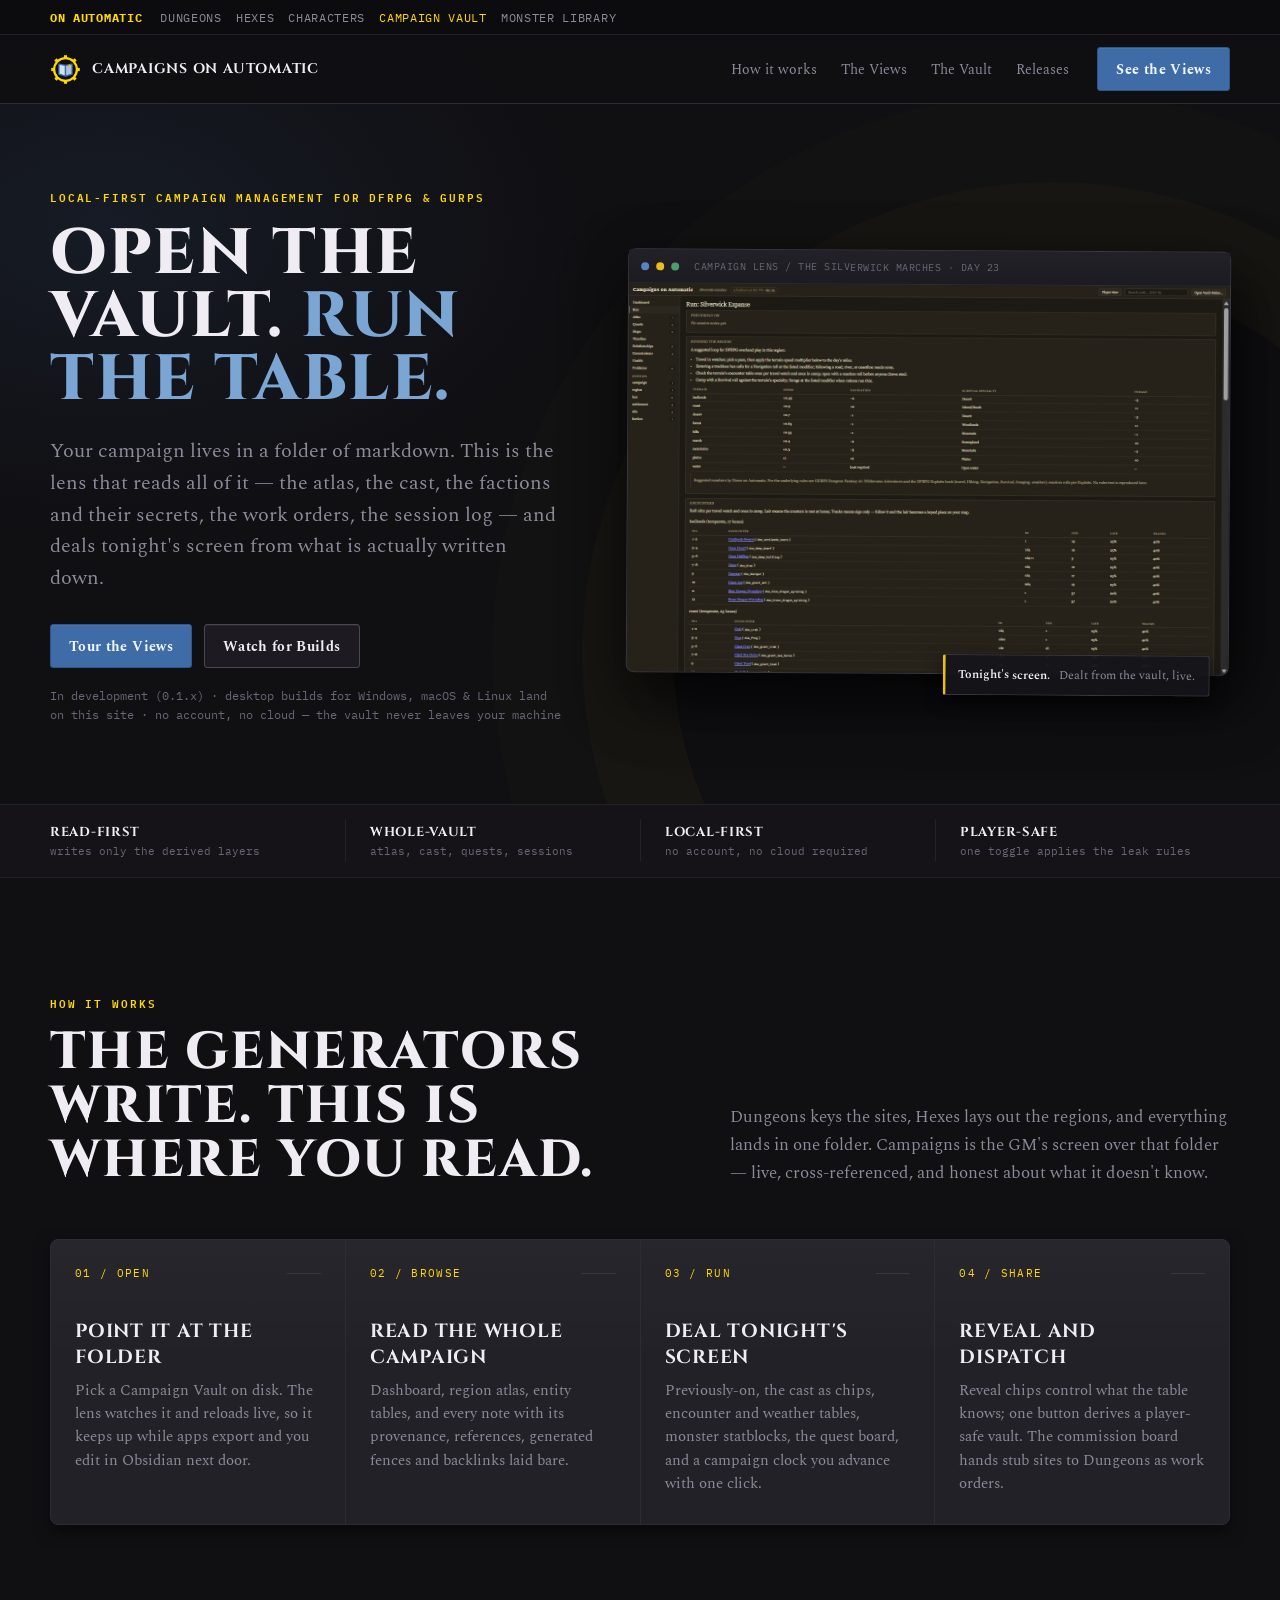
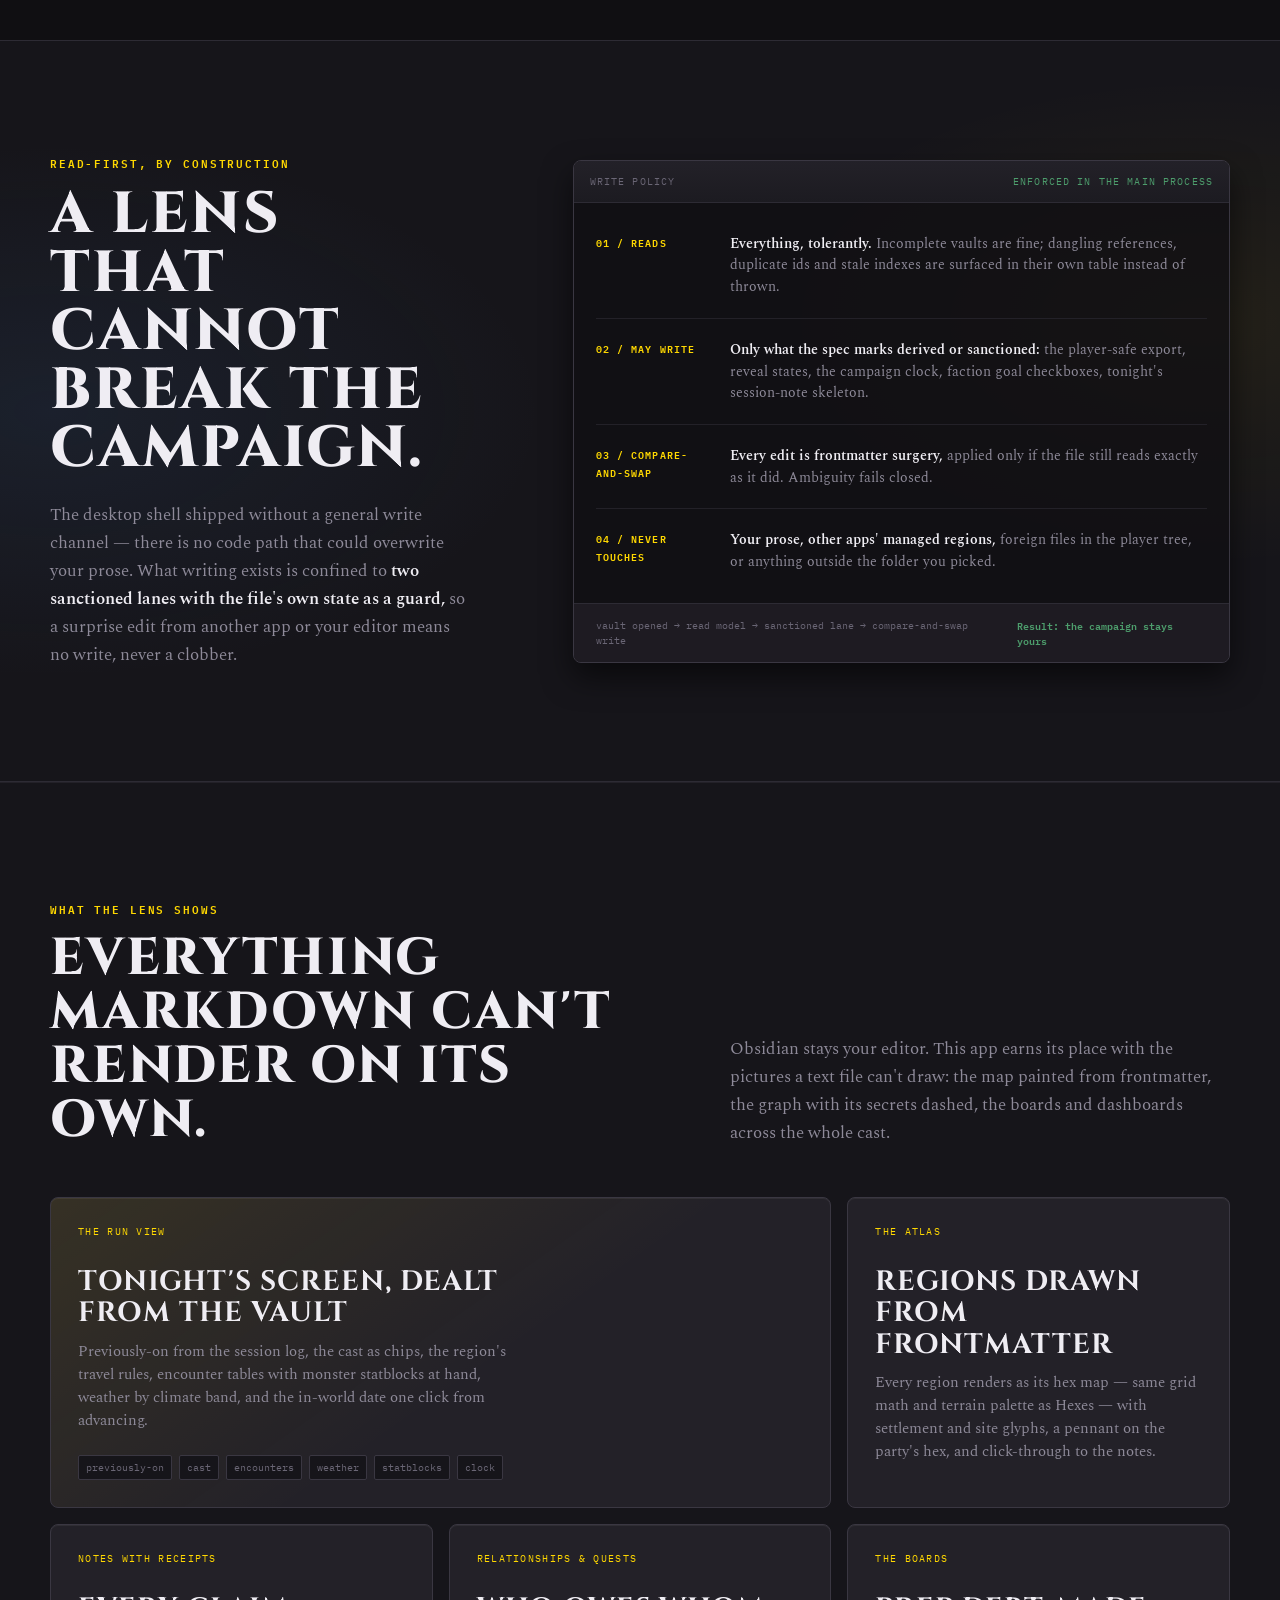
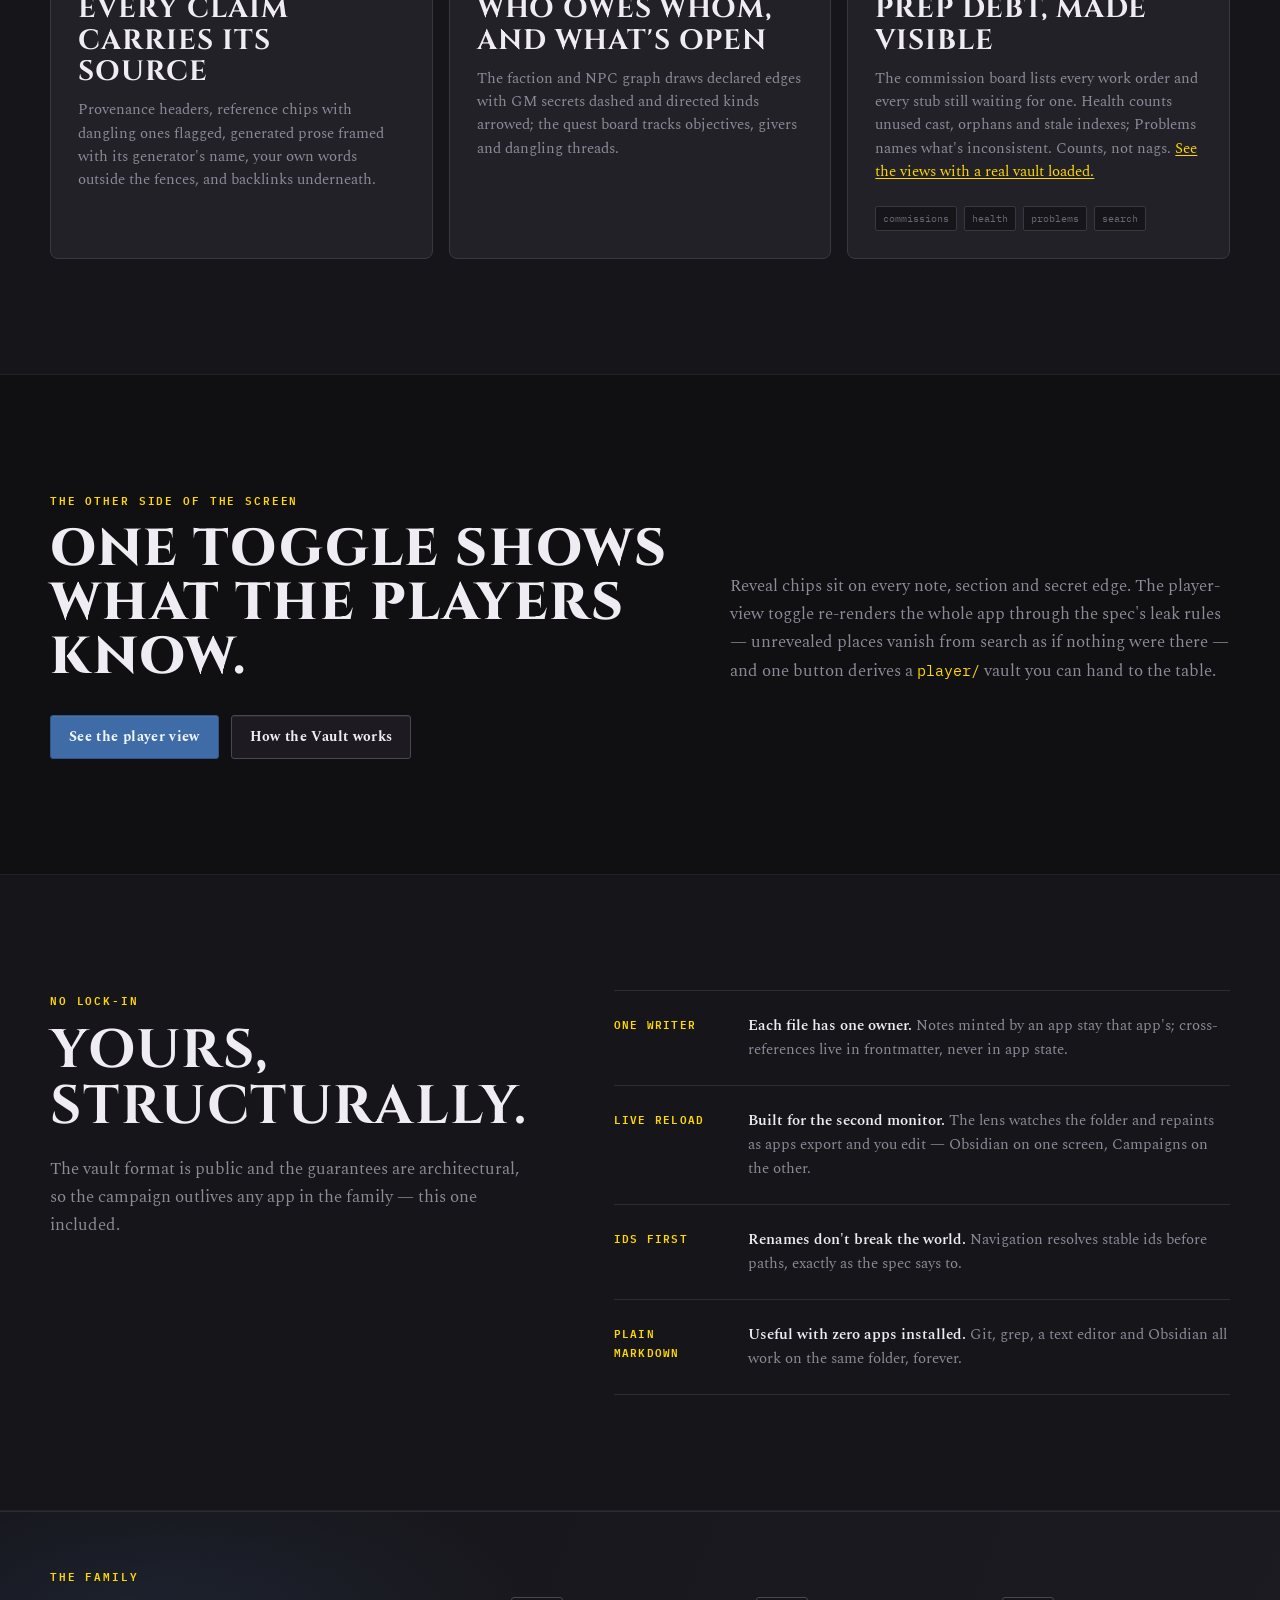
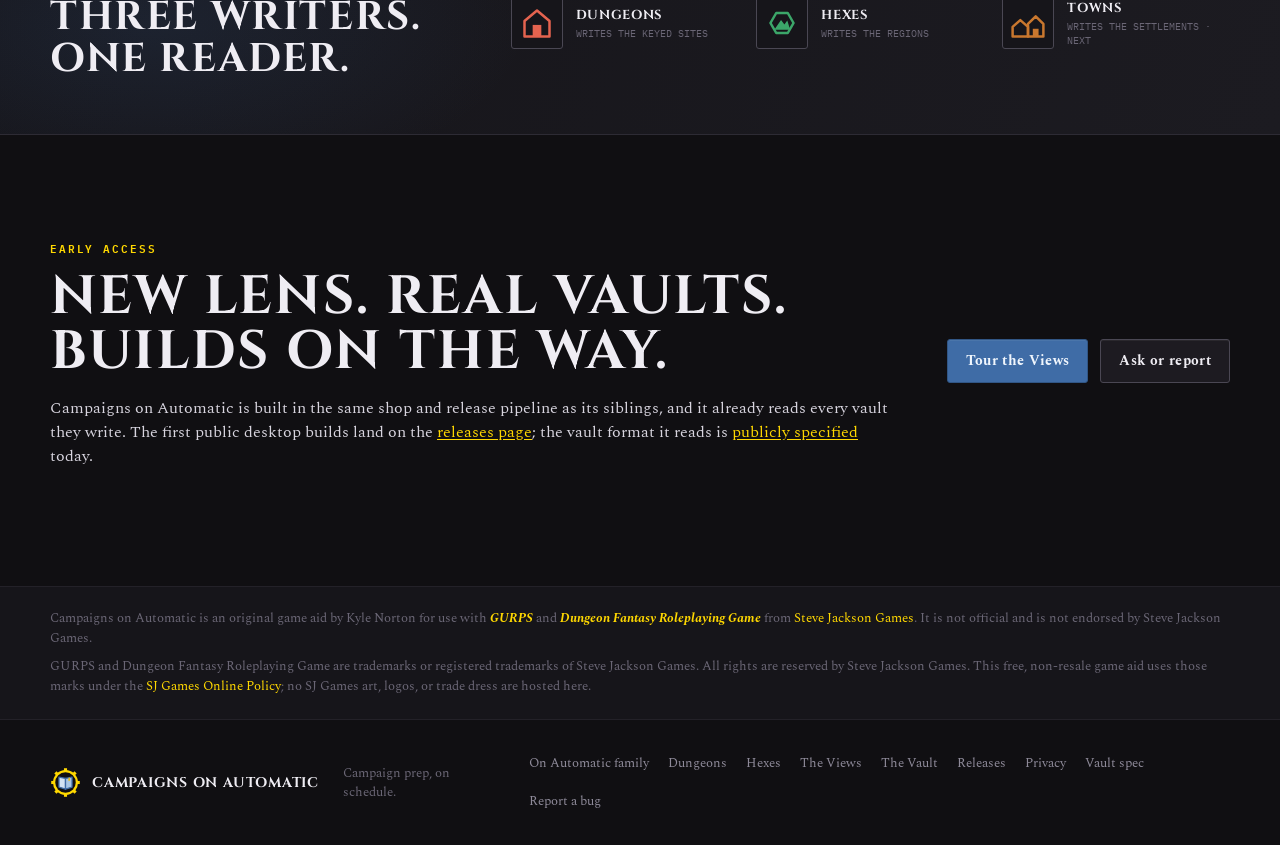
==== index.html @ ed74b57a "Initial public site for Campaigns on Automatic The campaign lens's product site, in the family desig" ====
<!DOCTYPE html>
<html lang="en">
<head>
  <meta charset="utf-8">
  <meta name="viewport" content="width=device-width, initial-scale=1.0">
  <meta name="description" content="A local-first desktop app that opens a Campaign Vault — the markdown world Dungeons and Hexes on Automatic write into — and shows the whole campaign: atlas, cast, factions, quests, commissions and session tools, with a player-safe view one toggle away.">
  <title>Campaigns on Automatic — Campaign Vault Browser for DFRPG &amp; GURPS</title>
  <link rel="canonical" href="https://campaignsonautomatic.com/">
  <meta property="og:site_name" content="Campaigns on Automatic">
  <meta property="og:type" content="website">
  <meta property="og:title" content="Campaigns on Automatic — Campaign Vault Browser for DFRPG &amp; GURPS">
  <meta property="og:description" content="Open the vault. Run the table. The campaign lens of the On Automatic family reads the whole vault — atlas, cast, factions, quests, commissions, session tools — and cannot break it.">
  <meta property="og:url" content="https://campaignsonautomatic.com/">
  <meta property="og:image" content="https://campaignsonautomatic.com/assets/site/lens-hero.png">
  <meta property="og:image:width" content="1240">
  <meta property="og:image:height" content="800">
  <meta property="og:image:alt" content="The Campaigns on Automatic run view: travel rules, encounter tables and weather for a region, dealt from the vault.">
  <meta name="twitter:card" content="summary_large_image">
  <link rel="icon" href="assets/brand/favicon.svg" type="image/svg+xml">
  <link rel="stylesheet" href="styles.css">
  <link rel="stylesheet" href="site.css">
</head>
<body>
  <div class="site-family" aria-label="On Automatic family">
    <div class="site-wrap site-family__inner">
      <a class="site-family__brand" href="https://dungeonsonautomatic.com/family.html">On Automatic</a>
      <div class="site-family__links"><a href="https://dungeonsonautomatic.com/">Dungeons</a><a href="https://hexesonautomatic.com/">Hexes</a><a href="https://dungeonsonautomatic.com/characters.html">Characters</a><a href="index.html" aria-current="page">Campaign Vault</a><a href="https://dungeonsonautomatic.com/monsters.html">Monster Library</a></div>
    </div>
  </div>
  <nav class="site-nav" aria-label="Main navigation">
    <div class="site-wrap site-nav__inner">
      <a class="site-brand" href="#top" aria-label="Campaigns on Automatic home">
        <img src="assets/brand/coa_logo_transparent.svg" alt="">
        <span>Campaigns on Automatic</span>
      </a>
      <div class="site-nav__links">
        <a href="#workflow">How it works</a>
        <a href="tour.html">The Views</a>
        <a href="vault.html">The Vault</a>
        <a href="releases.html">Releases</a>
      </div>
      <a class="site-button site-button--primary" href="tour.html">See the Views</a>
    </div>
  </nav>

  <header class="site-hero" id="top">
    <div class="site-wrap site-hero__grid">
      <div class="site-hero__copy">
        <div class="site-eyebrow">Local-first campaign management for DFRPG &amp; GURPS</div>
        <h1>Open the vault. <em>Run the table.</em></h1>
        <p class="site-hero__lede">Your campaign lives in a folder of markdown. This is the lens that reads all of it &mdash; the atlas, the cast, the factions and their secrets, the work orders, the session log &mdash; and deals tonight's screen from what is actually written down.</p>
        <div class="site-hero__actions">
          <a class="site-button site-button--primary" href="tour.html">Tour the Views</a>
          <a class="site-button site-button--quiet" href="releases.html#downloads">Watch for Builds</a>
        </div>
        <p class="site-hero__note">In development (0.1.x) &middot; desktop builds for Windows, macOS &amp; Linux land on this site &middot; no account, no cloud &mdash; the vault never leaves your machine</p>
      </div>

      <div class="product-window" aria-label="Campaigns on Automatic workspace preview">
        <div class="product-window__bar" aria-hidden="true"><i></i><i></i><i></i><span>CAMPAIGN LENS / THE SILVERWICK MARCHES · DAY 23</span></div>
        <img src="assets/site/lens-hero.png" alt="The Campaigns on Automatic run view for a region: previously-on panel, travel rules table, and per-terrain encounter tables with linked monsters, dealt from the vault.">
        <div class="product-window__caption"><strong>Tonight's screen.</strong> Dealt from the vault, live.</div>
      </div>
    </div>
  </header>

  <div class="proof-strip" aria-label="Product highlights">
    <div class="site-wrap proof-strip__inner">
      <div class="proof"><b>Read-first</b><span>writes only the derived layers</span></div>
      <div class="proof"><b>Whole-vault</b><span>atlas, cast, quests, sessions</span></div>
      <div class="proof"><b>Local-first</b><span>no account, no cloud required</span></div>
      <div class="proof"><b>Player-safe</b><span>one toggle applies the leak rules</span></div>
    </div>
  </div>

  <main>
    <section class="site-section" id="workflow">
      <div class="site-wrap">
        <div class="section-heading">
          <div>
            <div class="site-eyebrow">How it works</div>
            <h2>The generators write. This is where you read.</h2>
          </div>
          <p>Dungeons keys the sites, Hexes lays out the regions, and everything lands in one folder. Campaigns is the GM's screen over that folder &mdash; live, cross-referenced, and honest about what it doesn't know.</p>
        </div>

        <div class="workflow">
          <article class="workflow__step">
            <div class="workflow__number">01 / OPEN</div>
            <h3>Point it at the folder</h3>
            <p>Pick a Campaign Vault on disk. The lens watches it and reloads live, so it keeps up while apps export and you edit in Obsidian next door.</p>
          </article>
          <article class="workflow__step">
            <div class="workflow__number">02 / BROWSE</div>
            <h3>Read the whole campaign</h3>
            <p>Dashboard, region atlas, entity tables, and every note with its provenance, references, generated fences and backlinks laid bare.</p>
          </article>
          <article class="workflow__step">
            <div class="workflow__number">03 / RUN</div>
            <h3>Deal tonight's screen</h3>
            <p>Previously-on, the cast as chips, encounter and weather tables, monster statblocks, the quest board, and a campaign clock you advance with one click.</p>
          </article>
          <article class="workflow__step">
            <div class="workflow__number">04 / SHARE</div>
            <h3>Reveal and dispatch</h3>
            <p>Reveal chips control what the table knows; one button derives a player-safe vault. The commission board hands stub sites to Dungeons as work orders.</p>
          </article>
        </div>
      </div>
    </section>

    <section class="hybrid" id="write-policy" aria-labelledby="write-policy-title">
      <div class="site-wrap hybrid__inner">
        <div>
          <div class="site-eyebrow">Read-first, by construction</div>
          <h2 id="write-policy-title">A lens that cannot break the campaign.</h2>
          <p class="hybrid__lede">The desktop shell shipped without a general write channel &mdash; there is no code path that could overwrite your prose. What writing exists is confined to <strong>two sanctioned lanes with the file's own state as a guard,</strong> so a surprise edit from another app or your editor means no write, never a clobber.</p>
        </div>

        <div class="hybrid__machine" aria-label="What the app may and may not write">
          <div class="hybrid__machine-head"><span>Write policy</span><span>Enforced in the main process</span></div>
          <div class="hybrid__flow">
            <div class="hybrid__step"><b>01 / Reads</b><p><strong>Everything, tolerantly.</strong> Incomplete vaults are fine; dangling references, duplicate ids and stale indexes are surfaced in their own table instead of thrown.</p></div>
            <div class="hybrid__step"><b>02 / May write</b><p><strong>Only what the spec marks derived or sanctioned:</strong> the player-safe export, reveal states, the campaign clock, faction goal checkboxes, tonight's session-note skeleton.</p></div>
            <div class="hybrid__step"><b>03 / Compare-and-swap</b><p><strong>Every edit is frontmatter surgery,</strong> applied only if the file still reads exactly as it did. Ambiguity fails closed.</p></div>
            <div class="hybrid__step"><b>04 / Never touches</b><p><strong>Your prose, other apps' managed regions,</strong> foreign files in the player tree, or anything outside the folder you picked.</p></div>
          </div>
          <div class="hybrid__result"><span>vault opened &rarr; read model &rarr; sanctioned lane &rarr; compare-and-swap write</span><strong>Result: the campaign stays yours</strong></div>
        </div>
      </div>
    </section>

    <section class="site-section site-section--sunken" id="views">
      <div class="site-wrap">
        <div class="section-heading">
          <div>
            <div class="site-eyebrow">What the lens shows</div>
            <h2>Everything markdown can't render on its own.</h2>
          </div>
          <p>Obsidian stays your editor. This app earns its place with the pictures a text file can't draw: the map painted from frontmatter, the graph with its secrets dashed, the boards and dashboards across the whole cast.</p>
        </div>

        <div class="artifact-grid">
          <article class="artifact artifact--wide artifact--brass">
            <div class="artifact__label">The run view</div>
            <h3>Tonight's screen, dealt from the vault</h3>
            <p>Previously-on from the session log, the cast as chips, the region's travel rules, encounter tables with monster statblocks at hand, weather by climate band, and the in-world date one click from advancing.</p>
            <div class="artifact__tags"><span>previously-on</span><span>cast</span><span>encounters</span><span>weather</span><span>statblocks</span><span>clock</span></div>
          </article>
          <article class="artifact artifact--lapis">
            <div class="artifact__label">The atlas</div>
            <h3>Regions drawn from frontmatter</h3>
            <p>Every region renders as its hex map &mdash; same grid math and terrain palette as Hexes &mdash; with settlement and site glyphs, a pennant on the party's hex, and click-through to the notes.</p>
          </article>
          <article class="artifact">
            <div class="artifact__label">Notes with receipts</div>
            <h3>Every claim carries its source</h3>
            <p>Provenance headers, reference chips with dangling ones flagged, generated prose framed with its generator's name, your own words outside the fences, and backlinks underneath.</p>
          </article>
          <article class="artifact">
            <div class="artifact__label">Relationships &amp; quests</div>
            <h3>Who owes whom, and what's open</h3>
            <p>The faction and NPC graph draws declared edges with GM secrets dashed and directed kinds arrowed; the quest board tracks objectives, givers and dangling threads.</p>
          </article>
          <article class="artifact">
            <div class="artifact__label">The boards</div>
            <h3>Prep debt, made visible</h3>
            <p>The commission board lists every work order and every stub still waiting for one. Health counts unused cast, orphans and stale indexes; Problems names what's inconsistent. Counts, not nags. <a href="tour.html">See the views with a real vault loaded.</a></p>
            <div class="artifact__tags"><span>commissions</span><span>health</span><span>problems</span><span>search</span></div>
          </article>
        </div>
      </div>
    </section>

    <section class="site-section" id="player-view">
      <div class="site-wrap">
        <div class="section-heading">
          <div>
            <div class="site-eyebrow">The other side of the screen</div>
            <h2>One toggle shows what the players know.</h2>
          </div>
          <p>Reveal chips sit on every note, section and secret edge. The player-view toggle re-renders the whole app through the spec's leak rules &mdash; unrevealed places vanish from search as if nothing were there &mdash; and one button derives a <code style="font-family: var(--font-mono); font-size: 0.9em; color: var(--brass-300);">player/</code> vault you can hand to the table.</p>
        </div>
        <div class="site-hero__actions">
          <a class="site-button site-button--primary" href="tour.html#player-view">See the player view</a>
          <a class="site-button site-button--quiet" href="vault.html">How the Vault works</a>
        </div>
      </div>
    </section>

    <section class="site-section site-section--sunken" id="structure">
      <div class="site-wrap control-grid">
        <div>
          <div class="site-eyebrow">No lock-in</div>
          <h2>Yours, structurally.</h2>
          <p class="control-grid__lede">The vault format is public and the guarantees are architectural, so the campaign outlives any app in the family &mdash; this one included.</p>
        </div>
        <div class="control-list">
          <div class="control-item"><b>One writer</b><p><strong>Each file has one owner.</strong> Notes minted by an app stay that app's; cross-references live in frontmatter, never in app state.</p></div>
          <div class="control-item"><b>Live reload</b><p><strong>Built for the second monitor.</strong> The lens watches the folder and repaints as apps export and you edit &mdash; Obsidian on one screen, Campaigns on the other.</p></div>
          <div class="control-item"><b>Ids first</b><p><strong>Renames don't break the world.</strong> Navigation resolves stable ids before paths, exactly as the spec says to.</p></div>
          <div class="control-item"><b>Plain markdown</b><p><strong>Useful with zero apps installed.</strong> Git, grep, a text editor and Obsidian all work on the same folder, forever.</p></div>
        </div>
      </div>
    </section>

    <section class="staff-band" aria-labelledby="staff-title">
      <div class="site-wrap staff-band__inner">
        <div>
          <div class="site-eyebrow">The family</div>
          <h2 id="staff-title">Three writers. One reader.</h2>
        </div>
        <div class="staff-band__roster staff-band__roster--three">
          <div class="staff-member">
            <svg viewBox="0 0 52 52" aria-hidden="true"><path d="M13 40 L13 24 L26 13 L39 24 L39 40 Z" fill="none" stroke="#e4634f" stroke-width="2.6" stroke-linejoin="round"/><rect x="21.5" y="28" width="9" height="12" fill="#e4634f"/></svg>
            <div><b><a href="https://dungeonsonautomatic.com/">Dungeons</a></b><span>writes the keyed sites</span></div>
          </div>
          <div class="staff-member">
            <svg viewBox="0 0 52 52" aria-hidden="true"><polygon points="38,26 32,36.4 20,36.4 14,26 20,15.6 32,15.6" fill="none" stroke="#3ba669" stroke-width="2.6" stroke-linejoin="round"/><polygon points="18,33 25,23 28.5,27.5 31.5,23.5 34.5,33" fill="#3ba669"/></svg>
            <div><b><a href="https://hexesonautomatic.com/">Hexes</a></b><span>writes the regions</span></div>
          </div>
          <div class="staff-member">
            <svg viewBox="0 0 52 52" aria-hidden="true"><g fill="none" stroke="#c9772e" stroke-width="2.6" stroke-linejoin="round"><path d="M10 40 L10 30 L18 23 L26 30 L26 40 Z"/><path d="M26 40 L26 27 L34 19 L42 27 L42 40 Z"/></g><rect x="31" y="32" width="6" height="8" fill="#c9772e"/></svg>
            <div><b><a href="https://townsonautomatic.com/">Towns</a></b><span>writes the settlements &middot; next</span></div>
          </div>
        </div>
      </div>
    </section>

    <section>
      <div class="site-wrap closing">
        <div>
          <div class="site-eyebrow">Early access</div>
          <h2>New lens. Real vaults. Builds on the way.</h2>
          <p>Campaigns on Automatic is built in the same shop and release pipeline as its siblings, and it already reads every vault they write. The first public desktop builds land on the <a href="releases.html">releases page</a>; the vault format it reads is <a href="https://github.com/Zuljita/CampaignsOnAutomatic">publicly specified</a> today.</p>
        </div>
        <div class="closing__actions">
          <a class="site-button site-button--primary" href="tour.html">Tour the Views</a>
          <a class="site-button site-button--quiet" href="https://github.com/Zuljita/DungeonsOnAutomaticSite/issues">Ask or report</a>
        </div>
      </div>
    </section>
  </main>

  <section class="legal-notice" aria-label="Steve Jackson Games notice">
    <div class="site-wrap wrap">
      <p>Campaigns on Automatic is an original game aid by Kyle Norton for use with <a href="https://www.sjgames.com/gurps/"><b><i>GURPS</i></b></a> and <a href="https://www.sjgames.com/dungeonfantasy/"><b><i>Dungeon Fantasy Roleplaying Game</i></b></a> from <a href="https://www.sjgames.com/">Steve Jackson Games</a>. It is not official and is not endorsed by Steve Jackson Games.</p>
      <p>GURPS and Dungeon Fantasy Roleplaying Game are trademarks or registered trademarks of Steve Jackson Games. All rights are reserved by Steve Jackson Games. This free, non-resale game aid uses those marks under the <a href="https://www.sjgames.com/general/online_policy.html">SJ Games Online Policy</a>; no SJ Games art, logos, or trade dress are hosted here.</p>
    </div>
  </section>

  <footer class="site-footer">
    <div class="site-wrap site-footer__inner">
      <a class="site-brand" href="#top"><img src="assets/brand/coa_logo_transparent.svg" alt=""><span>Campaigns on Automatic</span></a>
      <span>Campaign prep, on schedule.</span>
      <div class="site-footer__links">
        <a href="https://dungeonsonautomatic.com/family.html">On Automatic family</a>
        <a href="https://dungeonsonautomatic.com/">Dungeons</a>
        <a href="https://hexesonautomatic.com/">Hexes</a>
        <a href="tour.html">The Views</a>
        <a href="vault.html">The Vault</a>
        <a href="releases.html">Releases</a>
        <a href="privacy.html">Privacy</a>
        <a href="https://github.com/Zuljita/CampaignsOnAutomatic">Vault spec</a>
        <a href="https://github.com/Zuljita/DungeonsOnAutomaticSite/issues">Report a bug</a>
      </div>
    </div>
  </footer>
</body>
</html>
---- styles.css ----
/* ============================================================
   Campaigns on Automatic — Design System
   Global entry point. Consumers link THIS file only.
   Import order: fonts/type → color → spacing → effects.
   (Keep this file to @import lines only.)
   ============================================================ */

@import url('tokens/typography.css');
@import url('tokens/colors.css');
@import url('tokens/spacing.css');
@import url('tokens/effects.css');
@import url('components/components.css');
---- site.css ----
/* Public-site layout. Brand tokens and UI primitives live in styles.css. */

* { box-sizing: border-box; }

html { scroll-behavior: smooth; }

body {
  margin: 0;
  background:
    radial-gradient(900px 520px at 82% -8%, rgba(255, 216, 0, 0.05), transparent 68%),
    radial-gradient(760px 480px at 8% 4%, rgba(63, 108, 166, 0.13), transparent 65%),
    var(--surface-app);
  color: var(--text-body);
  font-family: var(--font-body);
  -webkit-font-smoothing: antialiased;
}

a { color: inherit; text-decoration: none; }
img { max-width: 100%; }
button, a { -webkit-tap-highlight-color: transparent; }

a:focus-visible {
  outline: none;
  box-shadow: var(--focus-ring);
  border-radius: var(--radius-sm);
}

.site-wrap {
  width: min(1180px, calc(100% - 48px));
  margin-inline: auto;
}

/* On Automatic family strip: one thin bar above every page's nav naming the
   siblings, so each product page is also the front door to the others. */
.site-family {
  border-bottom: 1px solid rgba(58, 55, 66, 0.5);
  background: rgba(12, 11, 14, 0.96);
  font-family: var(--font-mono);
  font-size: 11.5px;
  letter-spacing: 0.06em;
  text-transform: uppercase;
}

.site-family__inner {
  min-height: 34px;
  display: flex;
  align-items: center;
  flex-wrap: wrap;
  gap: 8px 18px;
  padding: 5px 0;
}

.site-family__brand {
  color: var(--brass-300);
  font-weight: 700;
  white-space: nowrap;
}

.site-family__links {
  display: flex;
  flex-wrap: wrap;
  gap: 6px 14px;
}

.site-family__links a { color: var(--text-muted); transition: color var(--dur-fast) var(--ease-standard); }
.site-family__links a:hover,
.site-family__links a[aria-current="page"] { color: var(--brass-300); }

.site-nav {
  position: sticky;
  top: 0;
  z-index: var(--z-sticky);
  border-bottom: 1px solid rgba(58, 55, 66, 0.72);
  background: rgba(16, 15, 18, 0.9);
  backdrop-filter: blur(14px);
}

.site-nav__inner {
  min-height: 68px;
  display: flex;
  align-items: center;
  gap: 28px;
}

.site-brand {
  display: inline-flex;
  align-items: center;
  gap: 11px;
  flex: none;
}

.site-brand img { width: 31px; height: 31px; }

.site-brand span {
  color: var(--text-strong);
  font-family: var(--font-display);
  font-size: 14px;
  font-weight: 700;
  letter-spacing: 0.055em;
  line-height: 1.1;
  text-transform: uppercase;
}

.site-nav__links {
  display: flex;
  align-items: center;
  gap: 24px;
  margin-left: auto;
  color: var(--text-muted);
  font-size: 14px;
}

.site-nav__links a,
.site-footer__links a { transition: color var(--dur-fast) var(--ease-standard); }
.site-nav__links a:hover,
.site-footer__links a:hover { color: var(--brass-300); }

.site-button {
  display: inline-flex;
  align-items: center;
  justify-content: center;
  min-height: 44px;
  padding: 0 18px;
  border: 1px solid var(--border-strong);
  border-radius: var(--radius-sm);
  color: var(--text-strong);
  font-size: 14px;
  font-weight: 700;
  letter-spacing: 0.025em;
  box-shadow: var(--glint-top);
  transition:
    background var(--dur-fast) var(--ease-standard),
    border-color var(--dur-fast) var(--ease-standard),
    color var(--dur-fast) var(--ease-standard),
    transform var(--dur-fast) var(--ease-standard);
}

.site-button:hover { border-color: var(--brass-400); color: var(--brass-300); }
.site-button:active { transform: translateY(1px); }

.site-button--primary {
  border-color: var(--lapis-600);
  background: var(--lapis-500);
  color: var(--text-onbrand);
}

.site-button--primary:hover {
  border-color: var(--lapis-500);
  background: var(--lapis-400);
  color: var(--text-onbrand);
}

.site-button--quiet { background: rgba(35, 33, 40, 0.72); }

.site-eyebrow {
  color: var(--brass-300);
  font-family: var(--font-mono);
  font-size: 11px;
  font-weight: 600;
  letter-spacing: 0.17em;
  text-transform: uppercase;
}

body > .site-nav + header:not(.site-hero) {
  padding: clamp(52px, 6vw, 78px) 0 38px;
}

body > .site-nav + header:not(.site-hero) h1 {
  max-width: 920px;
  font-size: clamp(38px, 5vw, 62px);
  line-height: 1.02;
}

.site-hero {
  position: relative;
  overflow: clip;
  padding: clamp(62px, 6.5vw, 86px) 0 68px;
}

.site-hero::after {
  position: absolute;
  z-index: -1;
  right: -12%;
  bottom: -230px;
  width: 760px;
  height: 760px;
  border: 1px solid rgba(255, 216, 0, 0.055);
  border-radius: 50%;
  box-shadow:
    0 0 0 90px rgba(255, 216, 0, 0.017),
    0 0 0 180px rgba(255, 216, 0, 0.011);
  content: "";
}

.site-hero__grid {
  display: grid;
  grid-template-columns: minmax(0, 0.92fr) minmax(500px, 1.08fr);
  gap: clamp(38px, 5vw, 72px);
  align-items: center;
}

.site-hero h1 {
  max-width: 670px;
  margin: 17px 0 0;
  color: var(--text-strong);
  font-family: var(--font-display);
  font-size: clamp(46px, 5vw, 66px);
  font-weight: 800;
  letter-spacing: 0.025em;
  line-height: 0.98;
  text-transform: uppercase;
}

.site-hero h1 em { color: var(--lapis-300); font-style: normal; }

.site-hero__lede {
  max-width: 52ch;
  margin: 25px 0 0;
  color: var(--text-muted);
  font-size: clamp(17px, 1.65vw, 20px);
  line-height: 1.58;
}

.site-hero__actions {
  display: flex;
  flex-wrap: wrap;
  gap: 12px;
  margin-top: 30px;
}

.site-hero__note {
  margin-top: 19px;
  color: var(--text-faint);
  font-family: var(--font-mono);
  font-size: 11.5px;
  line-height: 1.6;
}

.product-window {
  position: relative;
  border: 1px solid var(--stone-600);
  border-radius: var(--radius-lg);
  background: var(--surface-sunken);
  box-shadow: var(--shadow-xl), var(--glint-top);
  transform: rotate(0.35deg);
}

.product-window::before {
  position: absolute;
  inset: -1px;
  z-index: -1;
  border-radius: inherit;
  box-shadow: 22px 28px 70px rgba(0, 0, 0, 0.42);
  content: "";
}

.product-window__bar {
  min-height: 34px;
  display: flex;
  align-items: center;
  gap: 7px;
  padding: 0 12px;
  border-bottom: 1px solid var(--stone-700);
  background: linear-gradient(180deg, var(--stone-800), var(--stone-850));
}

.product-window__bar i {
  width: 8px;
  height: 8px;
  border-radius: 50%;
  background: var(--stone-500);
}

.product-window__bar i:first-child { background: var(--lapis-400); }
.product-window__bar i:nth-child(2) { background: var(--brass-400); }
.product-window__bar i:nth-child(3) { background: var(--ok-400); }

.product-window__bar span {
  margin-left: 8px;
  color: var(--text-faint);
  font-family: var(--font-mono);
  font-size: 10px;
  letter-spacing: 0.05em;
}

.product-window img {
  width: 100%;
  display: block;
  border-radius: 0 0 calc(var(--radius-lg) - 1px) calc(var(--radius-lg) - 1px);
}

.product-window__caption {
  position: absolute;
  right: 18px;
  bottom: -22px;
  display: flex;
  align-items: center;
  gap: 9px;
  padding: 10px 13px;
  border: 1px solid var(--stone-600);
  border-left: 3px solid var(--brass-400);
  border-radius: var(--radius-sm);
  background: rgba(22, 21, 26, 0.94);
  color: var(--text-muted);
  font-size: 12px;
  box-shadow: var(--shadow-md);
}

.product-window__caption strong { color: var(--text-strong); font-weight: 600; }

.proof-strip {
  border-block: 1px solid var(--stone-800);
  background: rgba(22, 21, 26, 0.78);
}

.proof-strip__inner {
  min-height: 72px;
  display: grid;
  grid-template-columns: repeat(4, 1fr);
  align-items: center;
}

.proof {
  padding: 4px 24px;
  border-left: 1px solid var(--stone-800);
}

.proof:first-child { padding-left: 0; border-left: 0; }

.proof b {
  display: block;
  color: var(--text-strong);
  font-family: var(--font-display);
  font-size: 13px;
  letter-spacing: 0.055em;
  text-transform: uppercase;
}

.proof span {
  display: block;
  margin-top: 3px;
  color: var(--text-faint);
  font-family: var(--font-mono);
  font-size: 10.5px;
}

.site-section { padding: clamp(78px, 9vw, 118px) 0; }
.site-section--sunken { border-block: 1px solid var(--stone-800); background: var(--surface-sunken); }

.section-heading {
  display: grid;
  grid-template-columns: minmax(0, 0.78fr) minmax(320px, 0.62fr);
  gap: 50px;
  align-items: end;
}

.section-heading h2 {
  max-width: 800px;
  margin: 13px 0 0;
  color: var(--text-strong);
  font-family: var(--font-display);
  font-size: clamp(32px, 4.5vw, 52px);
  font-weight: 800;
  letter-spacing: 0.035em;
  line-height: 1.04;
  text-transform: uppercase;
}

.section-heading p {
  margin: 0;
  color: var(--text-muted);
  font-size: 17px;
  line-height: 1.65;
}

.workflow {
  display: grid;
  grid-template-columns: repeat(4, 1fr);
  gap: 1px;
  margin-top: 52px;
  border: 1px solid var(--stone-700);
  border-radius: var(--radius-lg);
  overflow: hidden;
  background: var(--stone-700);
  box-shadow: var(--shadow-md);
}

.workflow__step {
  min-height: 230px;
  padding: 26px 24px 28px;
  background:
    linear-gradient(180deg, rgba(255, 255, 255, 0.025), transparent 42%),
    var(--surface-panel);
}

.workflow__number {
  display: flex;
  align-items: center;
  justify-content: space-between;
  color: var(--brass-300);
  font-family: var(--font-mono);
  font-size: 11px;
  letter-spacing: 0.12em;
}

.workflow__number::after {
  width: 34px;
  height: 1px;
  background: var(--stone-600);
  content: "";
}

.workflow h3 {
  margin: 38px 0 0;
  color: var(--text-strong);
  font-family: var(--font-display);
  font-size: 19px;
  letter-spacing: 0.04em;
  text-transform: uppercase;
}

.workflow p {
  margin: 10px 0 0;
  color: var(--text-muted);
  font-size: 14.5px;
  line-height: 1.6;
}

.hybrid {
  position: relative;
  overflow: hidden;
  border-block: 1px solid var(--stone-700);
  background:
    radial-gradient(700px 380px at 4% 50%, rgba(63, 108, 166, 0.13), transparent 70%),
    radial-gradient(620px 340px at 94% 38%, rgba(255, 216, 0, 0.06), transparent 72%),
    var(--stone-900);
}

.hybrid__inner {
  display: grid;
  grid-template-columns: minmax(300px, 0.78fr) minmax(0, 1.22fr);
  gap: clamp(50px, 8vw, 104px);
  align-items: center;
  padding-block: clamp(74px, 9vw, 112px);
}

.hybrid h2 {
  max-width: 620px;
  margin: 14px 0 0;
  color: var(--text-strong);
  font-family: var(--font-display);
  font-size: clamp(36px, 4.7vw, 58px);
  font-weight: 800;
  letter-spacing: 0.035em;
  line-height: 1.01;
  text-transform: uppercase;
}

.hybrid__lede {
  max-width: 54ch;
  margin: 22px 0 0;
  color: var(--text-muted);
  font-size: 17px;
  line-height: 1.65;
}

.hybrid__lede strong { color: var(--text-strong); font-weight: 600; }

.hybrid__machine {
  border: 1px solid var(--stone-600);
  border-radius: var(--radius-lg);
  background: rgba(16, 15, 18, 0.72);
  box-shadow: var(--shadow-lg), var(--glint-top);
  overflow: hidden;
}

.hybrid__machine-head {
  display: flex;
  align-items: center;
  justify-content: space-between;
  gap: 16px;
  min-height: 42px;
  padding: 0 16px;
  border-bottom: 1px solid var(--stone-700);
  background: linear-gradient(180deg, var(--stone-800), var(--stone-850));
  color: var(--text-faint);
  font-family: var(--font-mono);
  font-size: 9.5px;
  letter-spacing: 0.12em;
  text-transform: uppercase;
}

.hybrid__machine-head span:last-child { color: var(--ok-400); }

.hybrid__flow { padding: 10px 22px; }

.hybrid__step {
  position: relative;
  display: grid;
  grid-template-columns: 112px 1fr;
  gap: 22px;
  padding: 20px 0;
  border-bottom: 1px solid var(--stone-800);
}

.hybrid__step:last-child { border-bottom: 0; }

.hybrid__step b {
  color: var(--brass-300);
  font-family: var(--font-mono);
  font-size: 10px;
  font-weight: 600;
  letter-spacing: 0.11em;
  text-transform: uppercase;
}

.hybrid__step p {
  margin: 0;
  color: var(--text-muted);
  font-size: 14px;
  line-height: 1.55;
}

.hybrid__step strong { color: var(--text-strong); font-weight: 600; }

.hybrid__result {
  display: flex;
  justify-content: space-between;
  gap: 18px;
  padding: 14px 22px;
  border-top: 1px solid var(--stone-700);
  background: rgba(35, 33, 40, 0.72);
  color: var(--text-faint);
  font-family: var(--font-mono);
  font-size: 10px;
  line-height: 1.5;
}

.hybrid__result strong { color: var(--ok-400); font-weight: 600; }

.artifact-grid {
  display: grid;
  grid-template-columns: repeat(12, 1fr);
  grid-auto-rows: minmax(182px, auto);
  gap: 16px;
  margin-top: 50px;
}

.artifact {
  position: relative;
  grid-column: span 4;
  overflow: hidden;
  padding: 27px;
  border: 1px solid var(--border-hairline);
  border-radius: var(--radius-lg);
  background: var(--surface-panel);
  box-shadow: var(--glint-top);
}

.artifact--wide { grid-column: span 8; }
.artifact--brass { background: linear-gradient(145deg, rgba(255, 216, 0, 0.085), transparent 56%), var(--surface-panel); }
.artifact--canopy { background: linear-gradient(145deg, rgba(63, 108, 166, 0.16), transparent 58%), var(--surface-panel); }

.artifact__label {
  color: var(--brass-300);
  font-family: var(--font-mono);
  font-size: 10px;
  letter-spacing: 0.13em;
  text-transform: uppercase;
}

.artifact h3 {
  max-width: 24ch;
  margin: 28px 0 0;
  color: var(--text-strong);
  font-family: var(--font-display);
  font-size: clamp(20px, 2.2vw, 28px);
  line-height: 1.12;
  letter-spacing: 0.035em;
  text-transform: uppercase;
}

.artifact p {
  max-width: 55ch;
  margin: 12px 0 0;
  color: var(--text-muted);
  font-size: 14.5px;
  line-height: 1.6;
}

.artifact p a { color: var(--brass-300); text-decoration: underline; text-underline-offset: 2px; }

.artifact__tags {
  display: flex;
  flex-wrap: wrap;
  gap: 7px;
  margin-top: 22px;
}

.artifact__tags span {
  padding: 5px 7px;
  border: 1px solid var(--stone-600);
  border-radius: var(--radius-xs);
  background: var(--stone-900);
  color: var(--text-faint);
  font-family: var(--font-mono);
  font-size: 10px;
}

.control-grid {
  display: grid;
  grid-template-columns: 0.82fr 1.18fr;
  gap: clamp(40px, 7vw, 86px);
  align-items: start;
}

.control-grid h2 {
  margin: 14px 0 0;
  color: var(--text-strong);
  font-family: var(--font-display);
  font-size: clamp(34px, 4.4vw, 54px);
  letter-spacing: 0.035em;
  line-height: 1.04;
  text-transform: uppercase;
}

.control-grid__lede {
  margin: 20px 0 0;
  color: var(--text-muted);
  font-size: 17px;
  line-height: 1.65;
}

.control-list { border-top: 1px solid var(--stone-700); }

.control-item {
  display: grid;
  grid-template-columns: 112px 1fr;
  gap: 22px;
  padding: 23px 0;
  border-bottom: 1px solid var(--stone-700);
}

.control-item b {
  color: var(--brass-300);
  font-family: var(--font-mono);
  font-size: 10.5px;
  font-weight: 600;
  letter-spacing: 0.12em;
  text-transform: uppercase;
}

.control-item p { margin: 0; color: var(--text-muted); font-size: 15px; line-height: 1.6; }
.control-item strong { color: var(--text-strong); font-weight: 600; }

.staff-band {
  position: relative;
  overflow: hidden;
  border-block: 1px solid var(--stone-700);
  background: linear-gradient(110deg, var(--stone-900), var(--stone-850));
}

.staff-band::before {
  position: absolute;
  inset: 0;
  background: radial-gradient(520px 240px at 12% 50%, rgba(63, 108, 166, 0.15), transparent 72%);
  content: "";
}

.staff-band__inner {
  position: relative;
  display: grid;
  grid-template-columns: 0.72fr 1.28fr;
  gap: 56px;
  align-items: center;
  padding-block: 54px;
}

.staff-band h2 {
  margin: 11px 0 0;
  color: var(--text-strong);
  font-family: var(--font-display);
  font-size: clamp(27px, 3.4vw, 40px);
  letter-spacing: 0.04em;
  line-height: 1.05;
  text-transform: uppercase;
}

.staff-band__roster { display: grid; grid-template-columns: repeat(2, 1fr); gap: 18px; }
.staff-band__roster--three { grid-template-columns: repeat(3, 1fr); }

.staff-member {
  display: grid;
  grid-template-columns: 52px minmax(0, 1fr);
  gap: 13px;
  align-items: center;
  min-width: 0;
}

.staff-member svg {
  width: 52px;
  height: 52px;
  border: 1px solid var(--stone-500);
  border-radius: var(--radius-sm);
  background: var(--stone-900);
}

.staff-member b {
  display: block;
  overflow: hidden;
  color: var(--text-strong);
  font-family: var(--font-display);
  font-size: 13px;
  letter-spacing: 0.05em;
  text-overflow: ellipsis;
  text-transform: uppercase;
}

.staff-member span {
  display: block;
  margin-top: 3px;
  color: var(--text-faint);
  font-family: var(--font-mono);
  font-size: 9.5px;
  line-height: 1.4;
  text-transform: uppercase;
}

.closing {
  display: grid;
  grid-template-columns: 1fr auto;
  gap: 44px;
  align-items: center;
  padding: clamp(72px, 8vw, 104px) 0;
}

.closing h2 {
  max-width: 760px;
  margin: 12px 0 0;
  color: var(--text-strong);
  font-family: var(--font-display);
  font-size: clamp(34px, 4.5vw, 54px);
  letter-spacing: 0.035em;
  line-height: 1.03;
  text-transform: uppercase;
}

.closing p a { color: var(--brass-300); text-decoration: underline; text-underline-offset: 2px; }

.closing__actions { display: flex; gap: 12px; }

.site-footer { border-top: 1px solid var(--stone-800); padding: 34px 0; }

.site-footer__inner {
  display: flex;
  align-items: center;
  gap: 24px;
  color: var(--text-faint);
  font-size: 12.5px;
}

.site-footer__links { display: flex; flex-wrap: wrap; gap: 19px; margin-left: auto; color: var(--text-muted); }

@media (max-width: 1040px) {
  .site-hero__grid { grid-template-columns: 1fr; }
  .site-hero__copy { max-width: 760px; }
  .product-window { max-width: 820px; transform: none; }
  .workflow { grid-template-columns: repeat(2, 1fr); }
  .staff-band__inner { grid-template-columns: 1fr; gap: 32px; }
}

@media (max-width: 780px) {
  .site-wrap { width: min(100% - 32px, 1180px); }
  .site-nav__inner { min-height: 62px; gap: 16px; }
  .site-brand span { display: none; }
  .site-nav__links { gap: 16px; min-width: 0; overflow-x: auto; white-space: nowrap; scrollbar-width: none; -webkit-overflow-scrolling: touch; }
  .site-nav__links::-webkit-scrollbar { display: none; }
  .site-nav .site-button { min-height: 38px; padding-inline: 13px; }
  .proof-strip__inner { grid-template-columns: repeat(2, 1fr); padding-block: 12px; }
  .proof, .proof:first-child { padding: 10px 16px; }
  .proof:nth-child(3) { border-left: 0; }
  .section-heading { grid-template-columns: 1fr; gap: 19px; }
  .hybrid__inner { grid-template-columns: 1fr; }
  .artifact, .artifact--wide { grid-column: span 12; }
  .control-grid { grid-template-columns: 1fr; }
  .staff-band__roster, .staff-band__roster--three { grid-template-columns: 1fr; }
  .closing { grid-template-columns: 1fr; }
  .closing__actions { flex-wrap: wrap; }
  .site-footer__inner { align-items: flex-start; flex-direction: column; }
  .site-footer__links { margin-left: 0; }
}

@media (max-width: 520px) {
  .site-nav__links { gap: 14px; font-size: 13px; }
  .site-nav .site-button { width: auto; margin-left: 8px; flex-shrink: 0; }
  .site-hero { padding-top: 54px; }
  .site-hero h1 { font-size: clamp(41px, 13.4vw, 58px); }
  .site-hero__actions, .closing__actions { flex-direction: column; }
  .site-button { width: 100%; }
  .product-window__caption { position: static; border-width: 1px 0 0; box-shadow: none; }
  .workflow { grid-template-columns: 1fr; }
  .workflow__step { min-height: 0; }
  .hybrid__step { grid-template-columns: 1fr; gap: 7px; }
  .hybrid__result { flex-direction: column; }
  .control-item { grid-template-columns: 1fr; gap: 8px; }
}

@media (prefers-reduced-motion: reduce) {
  html { scroll-behavior: auto; }
  *, *::before, *::after { scroll-behavior: auto !important; transition-duration: 0.01ms !important; }
}
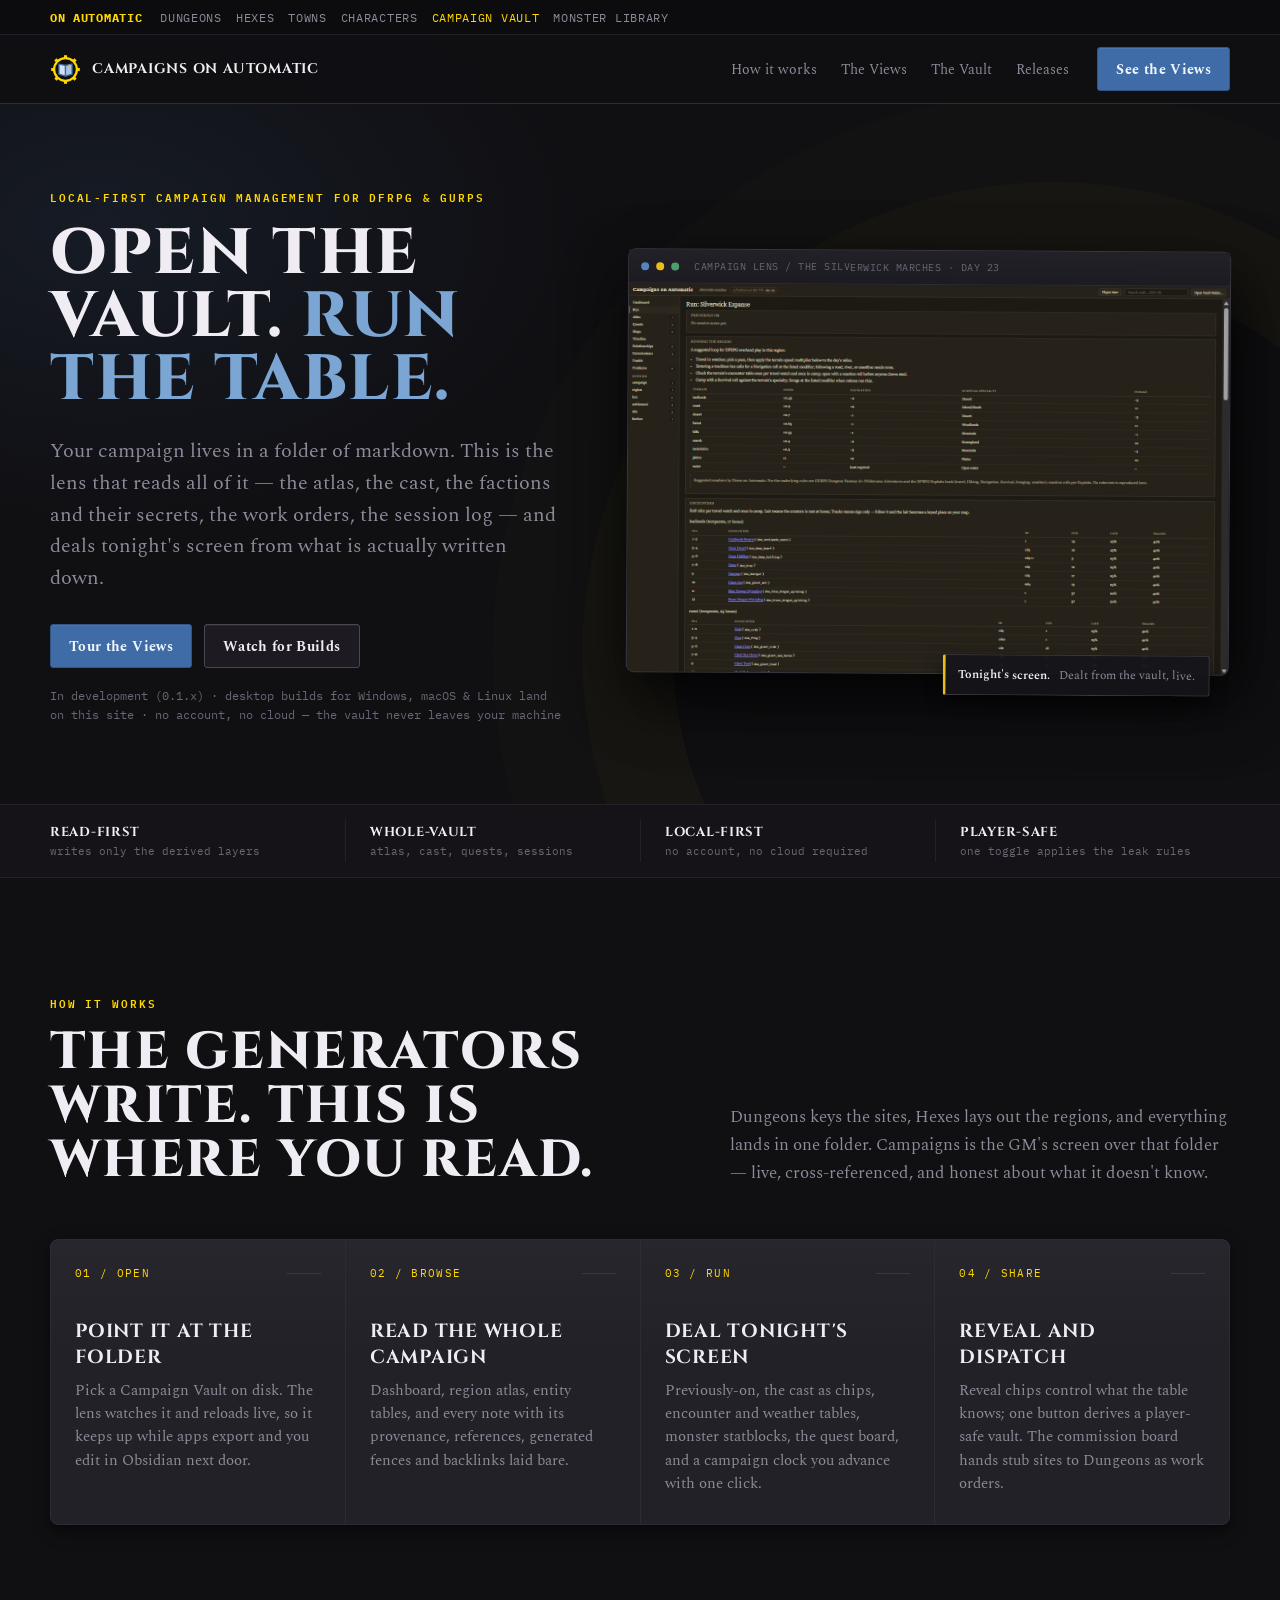
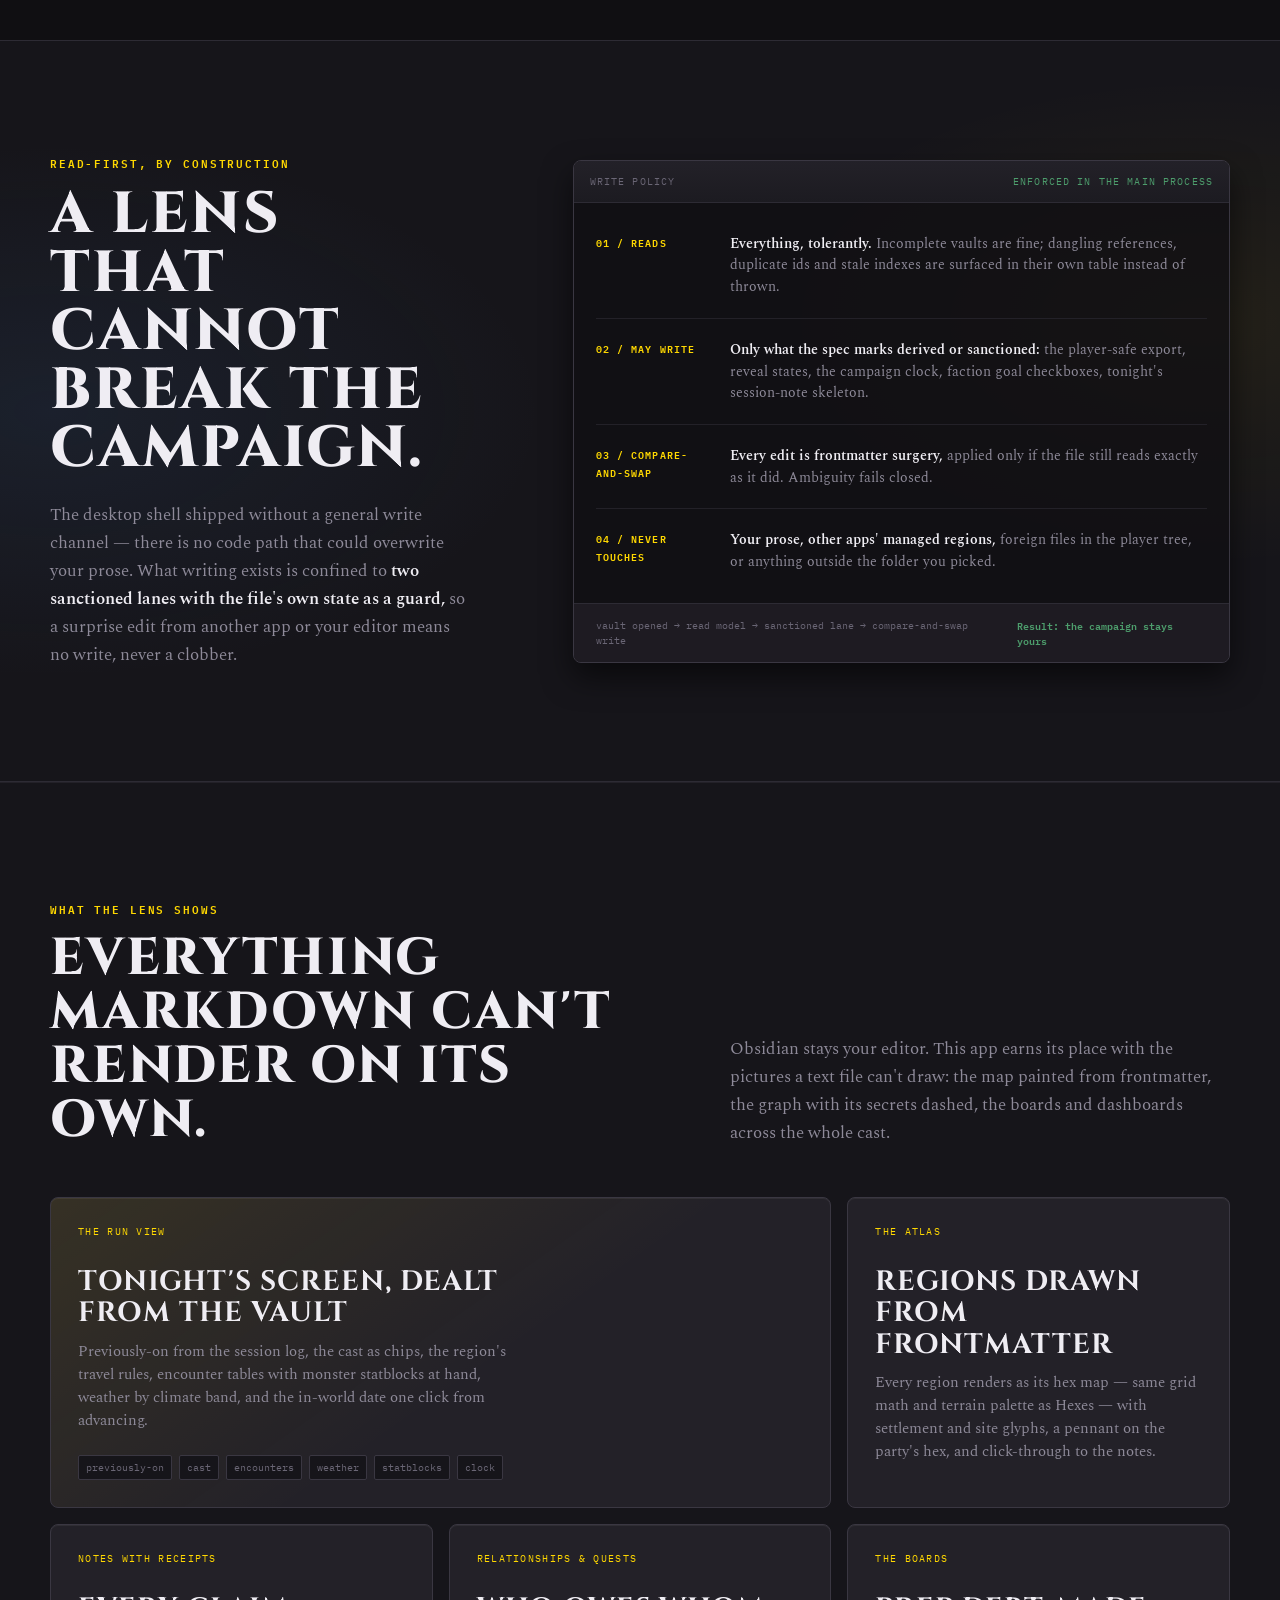
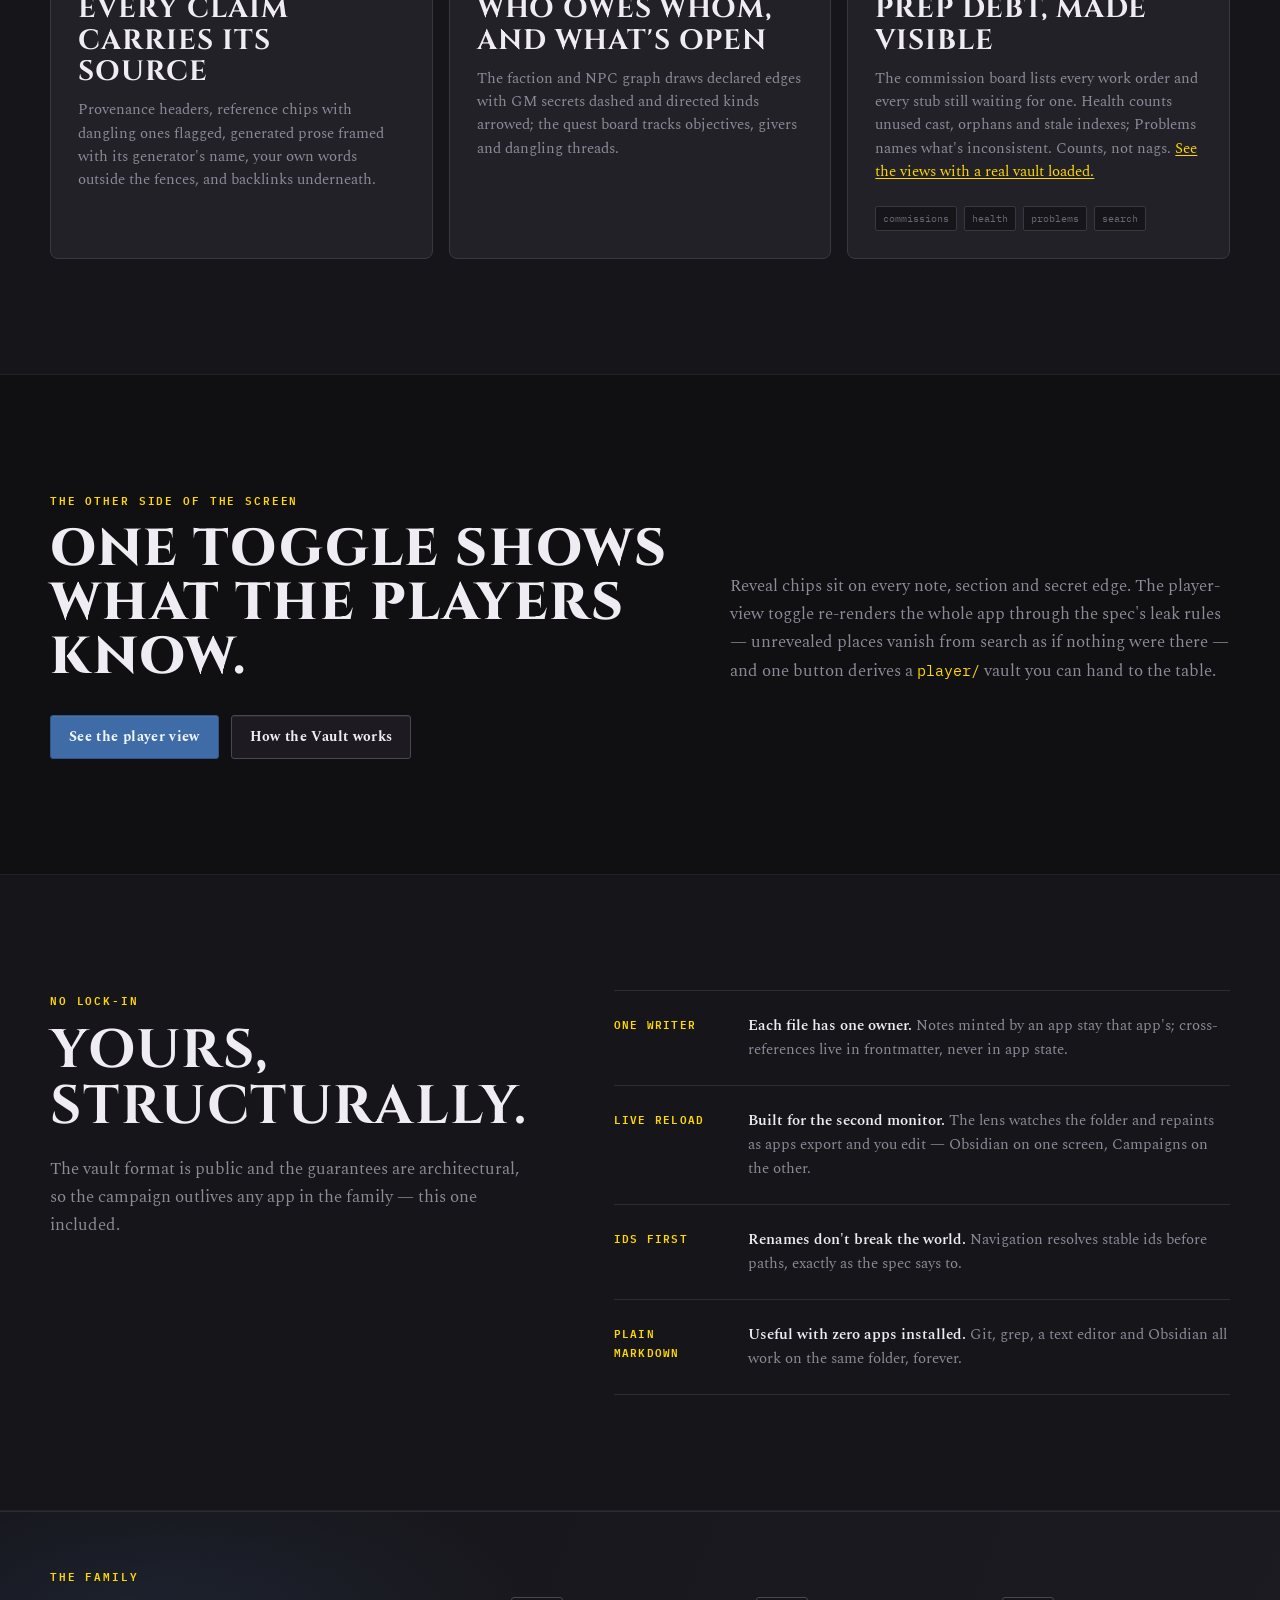
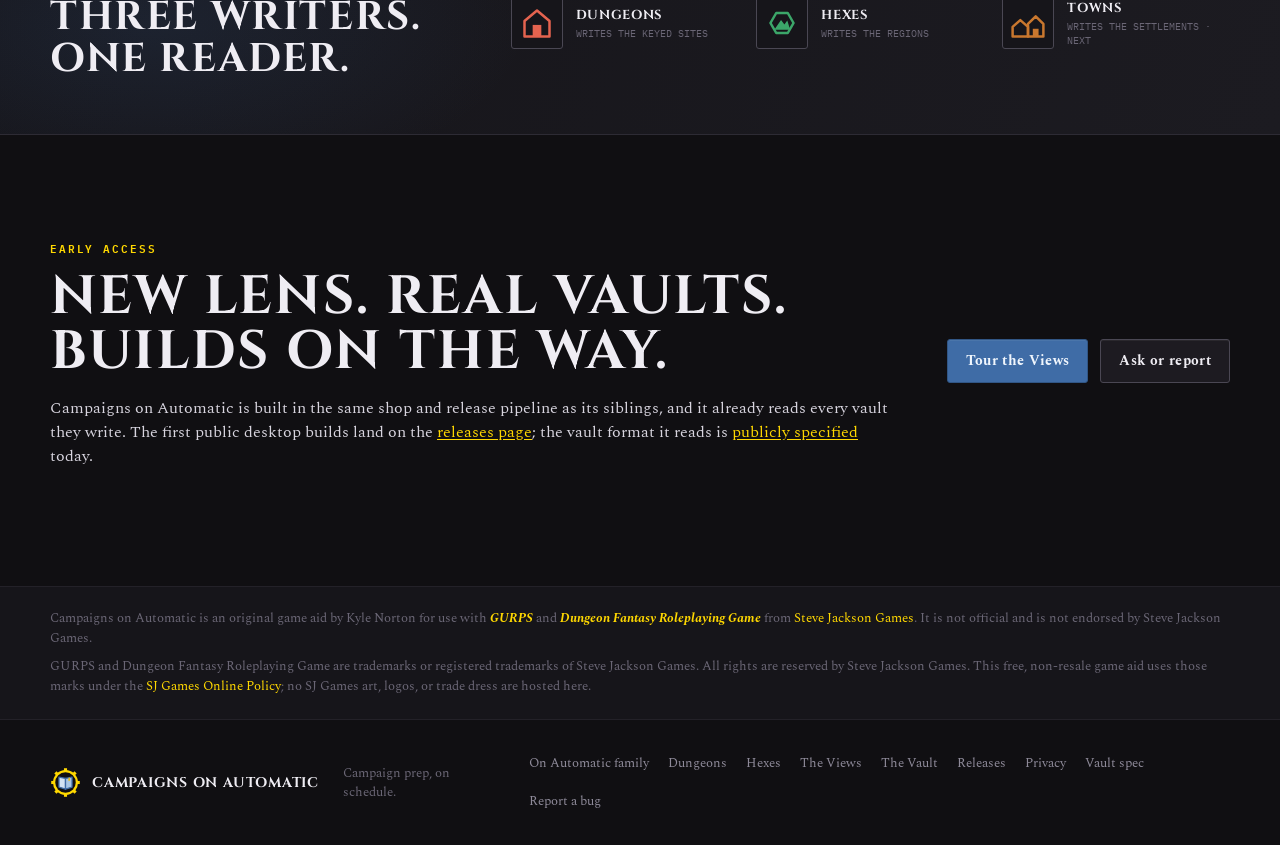
==== commit d38f156a: "Family strip: Towns joins Co-Authored-By: Claude Fable 5 <noreply@anthropic.com>" ====
--- a/index.html
+++ b/index.html
@@ -24,7 +24,7 @@
   <div class="site-family" aria-label="On Automatic family">
     <div class="site-wrap site-family__inner">
       <a class="site-family__brand" href="https://dungeonsonautomatic.com/family.html">On Automatic</a>
-      <div class="site-family__links"><a href="https://dungeonsonautomatic.com/">Dungeons</a><a href="https://hexesonautomatic.com/">Hexes</a><a href="https://dungeonsonautomatic.com/characters.html">Characters</a><a href="index.html" aria-current="page">Campaign Vault</a><a href="https://dungeonsonautomatic.com/monsters.html">Monster Library</a></div>
+      <div class="site-family__links"><a href="https://dungeonsonautomatic.com/">Dungeons</a><a href="https://hexesonautomatic.com/">Hexes</a><a href="https://townsonautomatic.com/">Towns</a><a href="https://dungeonsonautomatic.com/characters.html">Characters</a><a href="index.html" aria-current="page">Campaign Vault</a><a href="https://dungeonsonautomatic.com/monsters.html">Monster Library</a></div>
     </div>
   </div>
   <nav class="site-nav" aria-label="Main navigation">
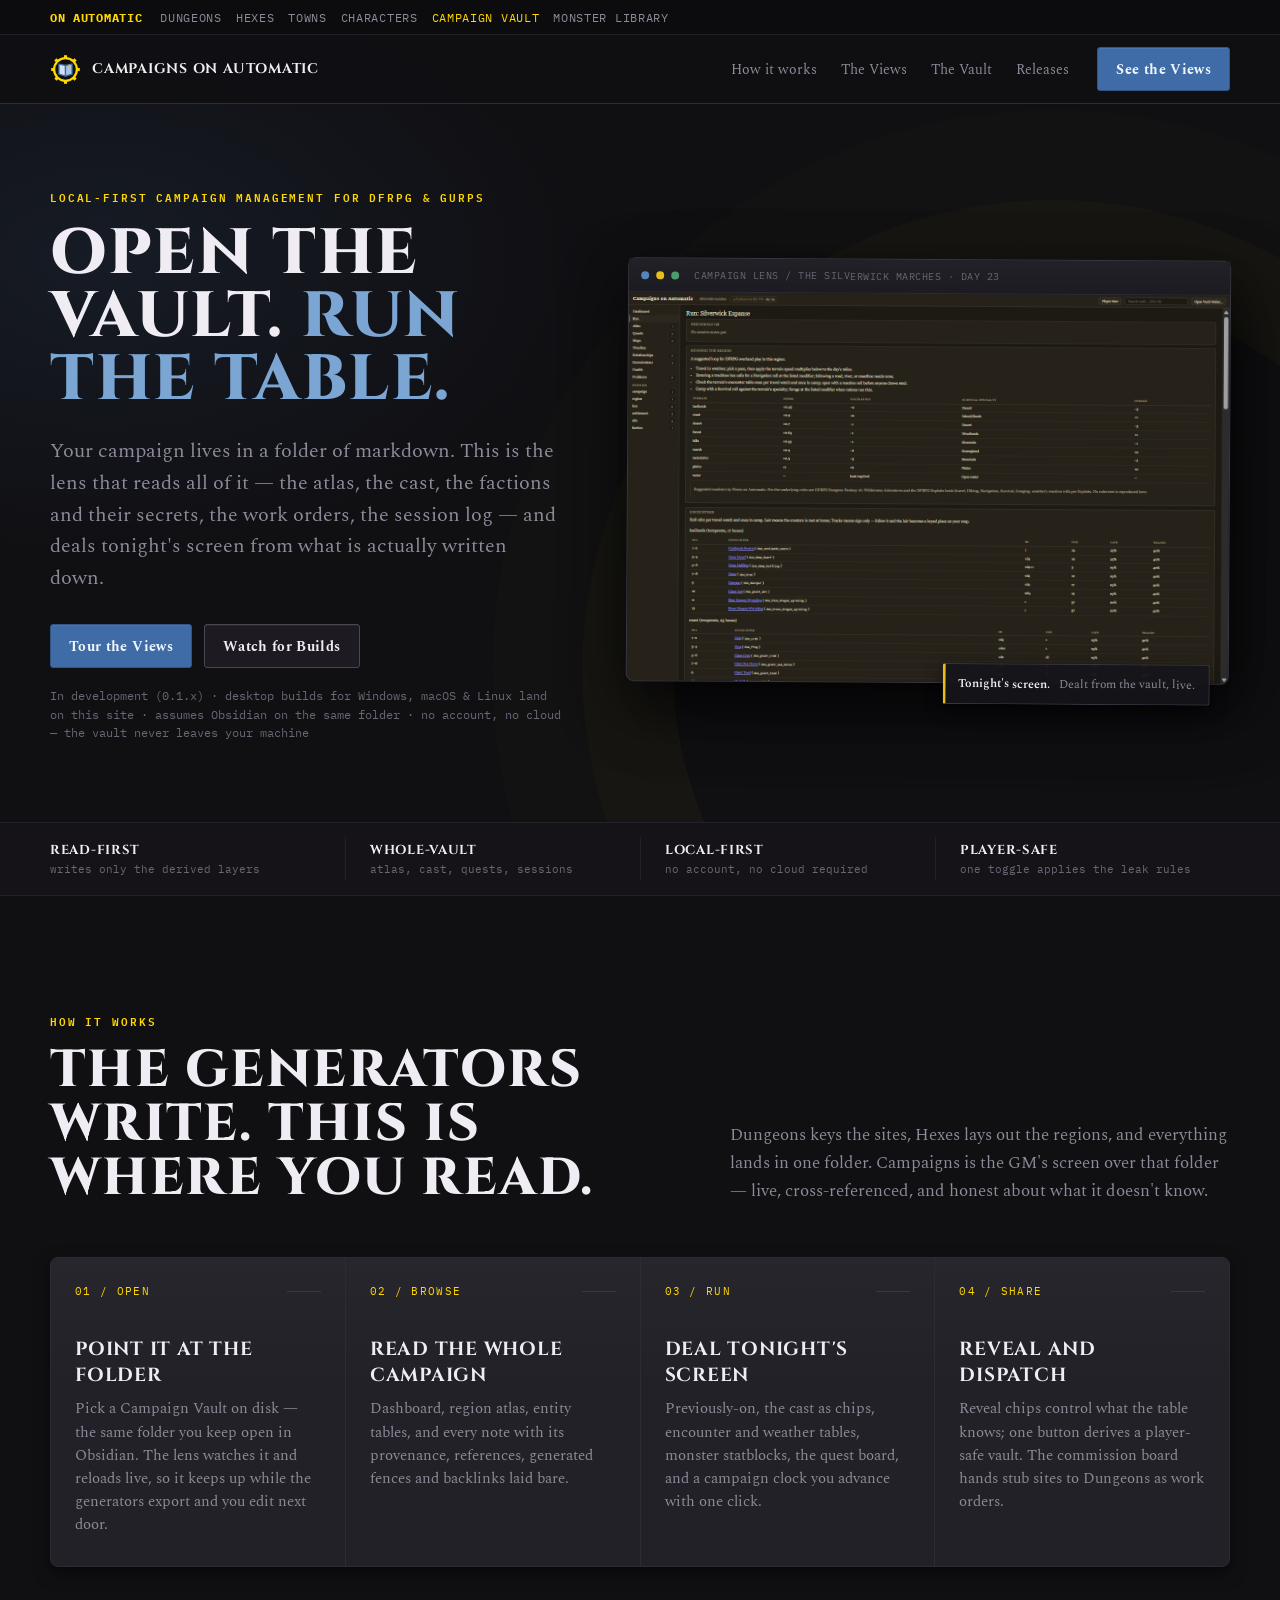
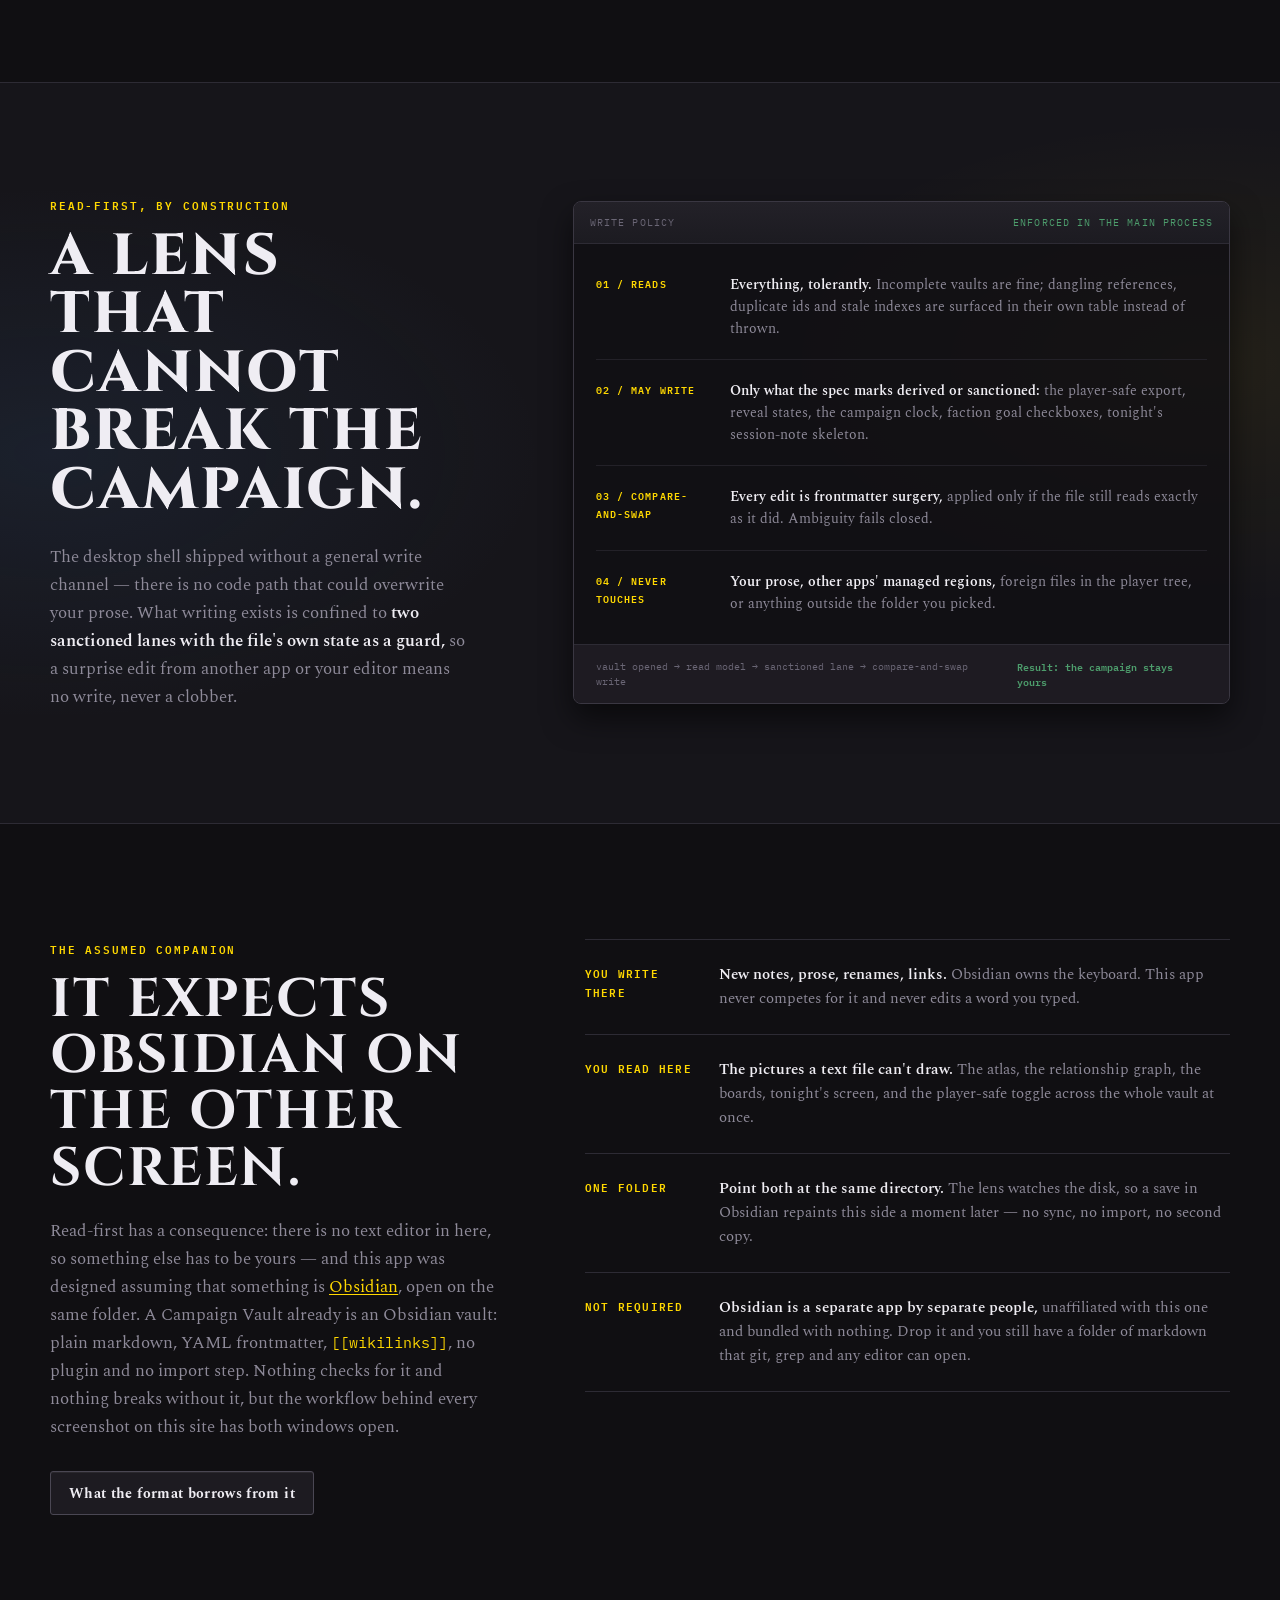
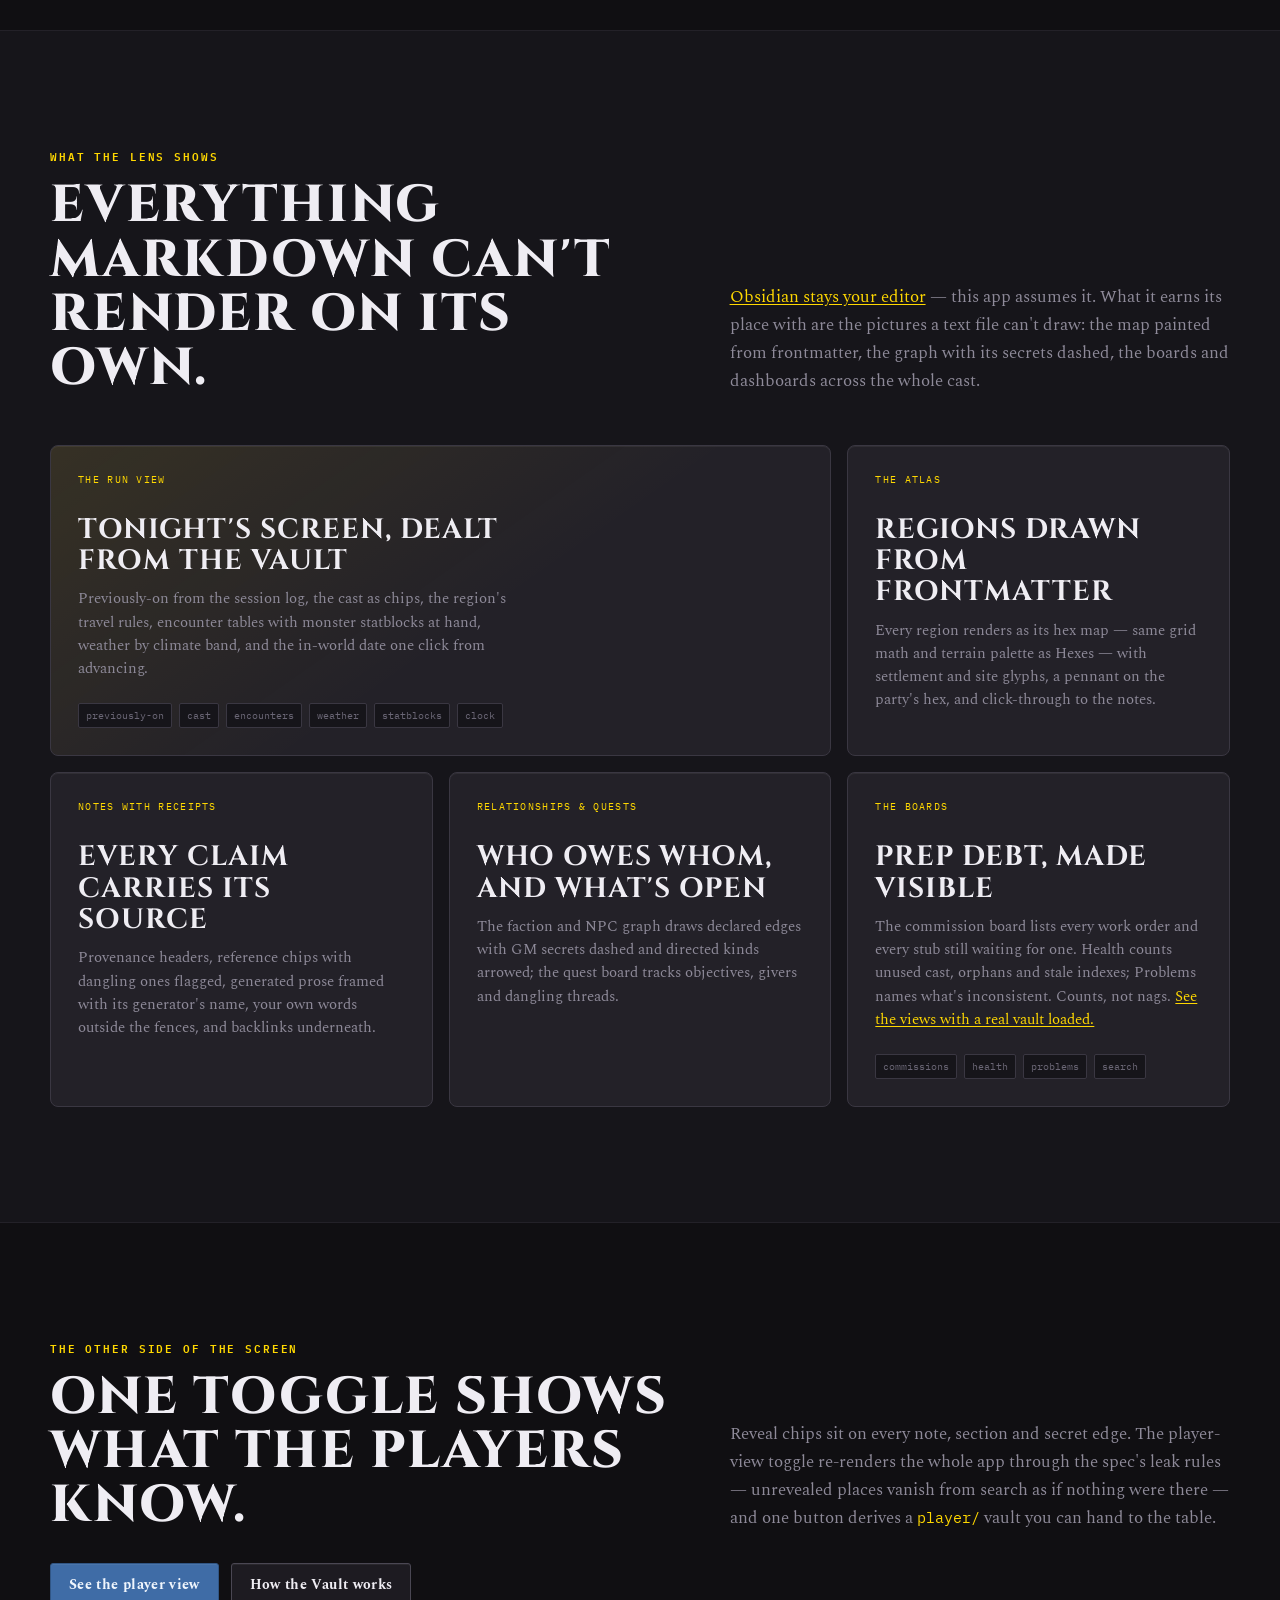
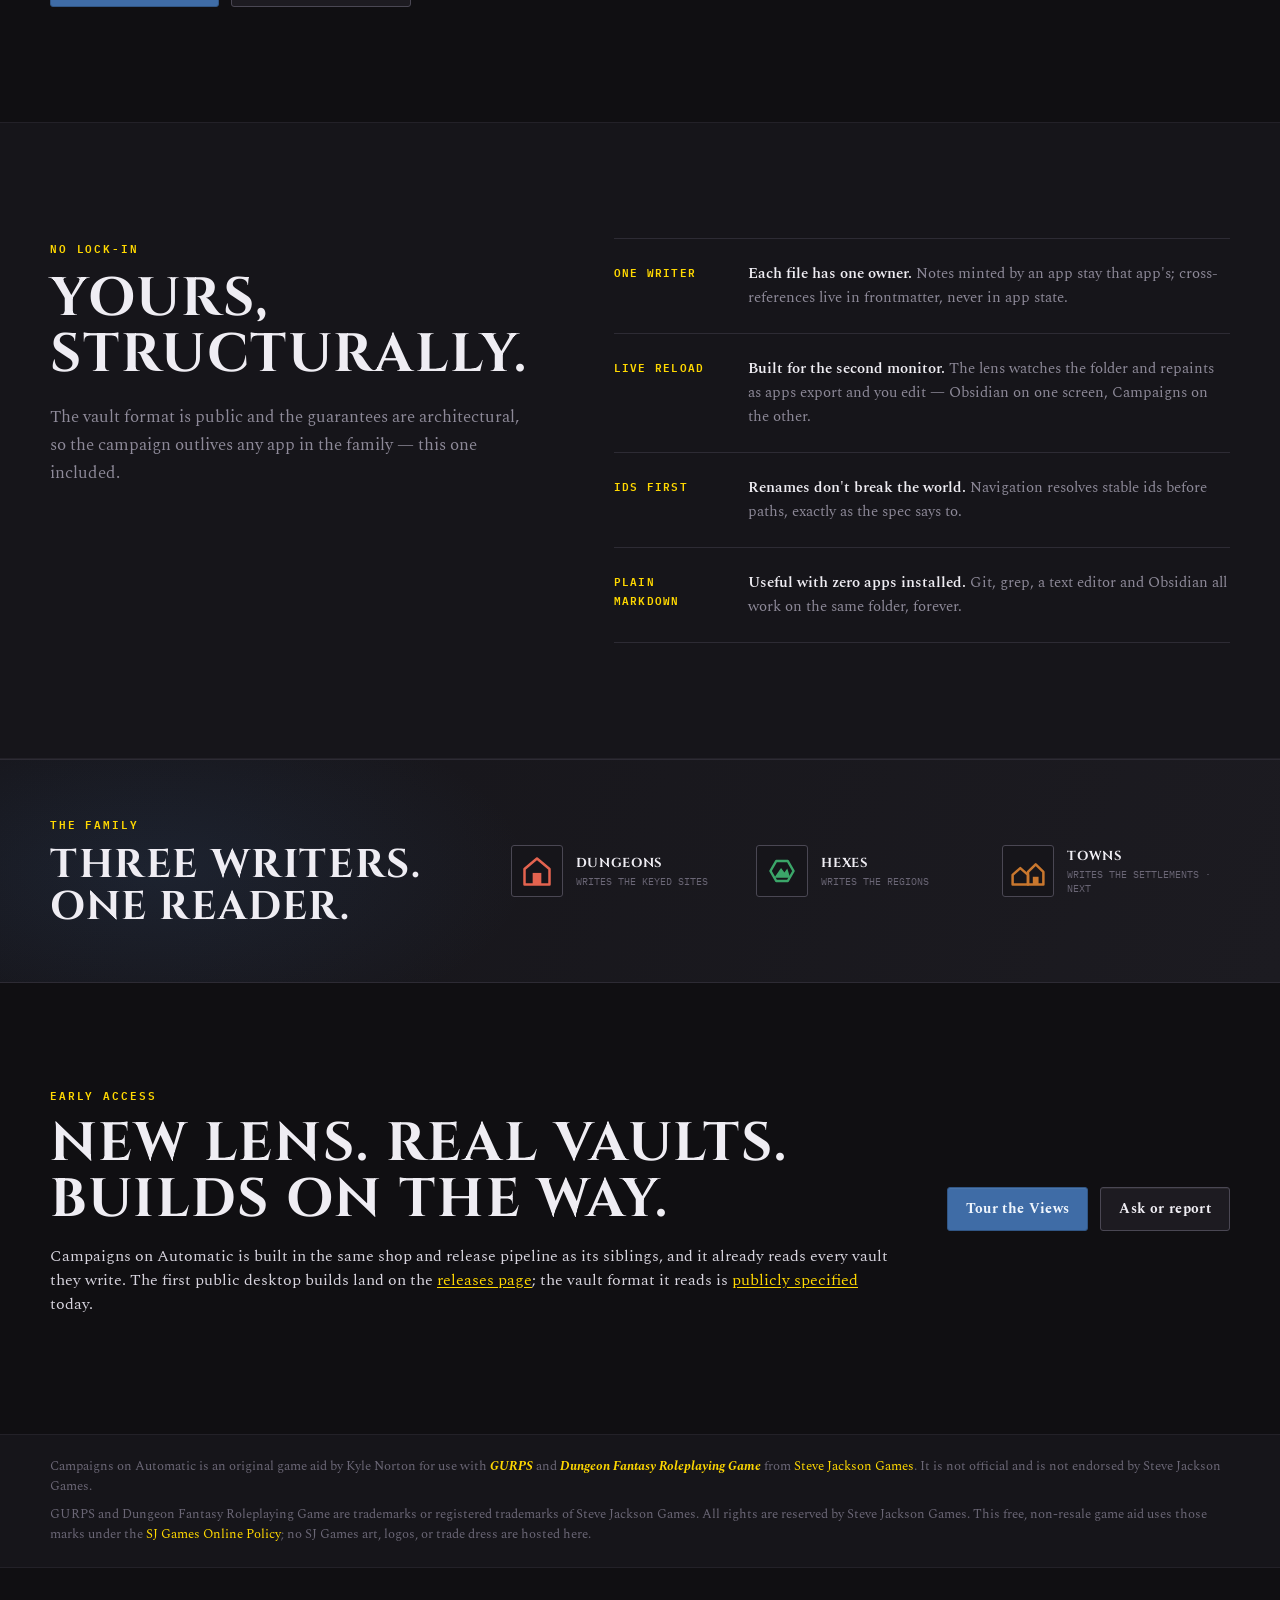
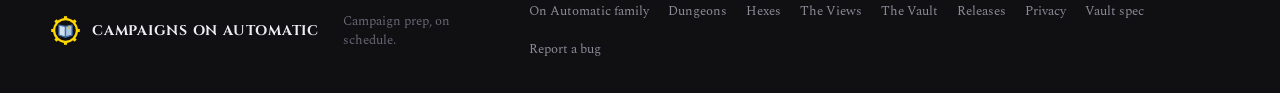
==== commit 35fa7e03: "Site: say plainly that the app assumes Obsidian as its companion Obsidian appeared only in passing —" ====
--- a/index.html
+++ b/index.html
@@ -3,13 +3,13 @@
 <head>
   <meta charset="utf-8">
   <meta name="viewport" content="width=device-width, initial-scale=1.0">
-  <meta name="description" content="A local-first desktop app that opens a Campaign Vault — the markdown world Dungeons and Hexes on Automatic write into — and shows the whole campaign: atlas, cast, factions, quests, commissions and session tools, with a player-safe view one toggle away.">
+  <meta name="description" content="A local-first desktop app that opens a Campaign Vault — the markdown world Dungeons and Hexes on Automatic write into — and shows the whole campaign: atlas, cast, factions, quests, commissions and session tools, with a player-safe view one toggle away. Read-first, and built to sit beside Obsidian on the same folder.">
   <title>Campaigns on Automatic — Campaign Vault Browser for DFRPG &amp; GURPS</title>
   <link rel="canonical" href="https://campaignsonautomatic.com/">
   <meta property="og:site_name" content="Campaigns on Automatic">
   <meta property="og:type" content="website">
   <meta property="og:title" content="Campaigns on Automatic — Campaign Vault Browser for DFRPG &amp; GURPS">
-  <meta property="og:description" content="Open the vault. Run the table. The campaign lens of the On Automatic family reads the whole vault — atlas, cast, factions, quests, commissions, session tools — and cannot break it.">
+  <meta property="og:description" content="Open the vault. Run the table. The campaign lens of the On Automatic family reads the whole vault — atlas, cast, factions, quests, commissions, session tools — and cannot break it. Designed to run beside Obsidian, not instead of it.">
   <meta property="og:url" content="https://campaignsonautomatic.com/">
   <meta property="og:image" content="https://campaignsonautomatic.com/assets/site/lens-hero.png">
   <meta property="og:image:width" content="1240">
@@ -53,7 +53,7 @@
           <a class="site-button site-button--primary" href="tour.html">Tour the Views</a>
           <a class="site-button site-button--quiet" href="releases.html#downloads">Watch for Builds</a>
         </div>
-        <p class="site-hero__note">In development (0.1.x) &middot; desktop builds for Windows, macOS &amp; Linux land on this site &middot; no account, no cloud &mdash; the vault never leaves your machine</p>
+        <p class="site-hero__note">In development (0.1.x) &middot; desktop builds for Windows, macOS &amp; Linux land on this site &middot; assumes Obsidian on the same folder &middot; no account, no cloud &mdash; the vault never leaves your machine</p>
       </div>
 
       <div class="product-window" aria-label="Campaigns on Automatic workspace preview">
@@ -88,7 +88,7 @@
           <article class="workflow__step">
             <div class="workflow__number">01 / OPEN</div>
             <h3>Point it at the folder</h3>
-            <p>Pick a Campaign Vault on disk. The lens watches it and reloads live, so it keeps up while apps export and you edit in Obsidian next door.</p>
+            <p>Pick a Campaign Vault on disk &mdash; the same folder you keep open in Obsidian. The lens watches it and reloads live, so it keeps up while the generators export and you edit next door.</p>
           </article>
           <article class="workflow__step">
             <div class="workflow__number">02 / BROWSE</div>
@@ -130,6 +130,25 @@
       </div>
     </section>
 
+    <section class="site-section" id="obsidian">
+      <div class="site-wrap control-grid">
+        <div>
+          <div class="site-eyebrow">The assumed companion</div>
+          <h2>It expects Obsidian on the other screen.</h2>
+          <p class="control-grid__lede">Read-first has a consequence: there is no text editor in here, so something else has to be yours &mdash; and this app was designed assuming that something is <a href="https://obsidian.md/">Obsidian</a>, open on the same folder. A Campaign Vault already is an Obsidian vault: plain markdown, YAML frontmatter, <code>[[wikilinks]]</code>, no plugin and no import step. Nothing checks for it and nothing breaks without it, but the workflow behind every screenshot on this site has both windows open.</p>
+          <div class="site-hero__actions">
+            <a class="site-button site-button--quiet" href="vault.html#obsidian">What the format borrows from it</a>
+          </div>
+        </div>
+        <div class="control-list">
+          <div class="control-item"><b>You write there</b><p><strong>New notes, prose, renames, links.</strong> Obsidian owns the keyboard. This app never competes for it and never edits a word you typed.</p></div>
+          <div class="control-item"><b>You read here</b><p><strong>The pictures a text file can't draw.</strong> The atlas, the relationship graph, the boards, tonight's screen, and the player-safe toggle across the whole vault at once.</p></div>
+          <div class="control-item"><b>One folder</b><p><strong>Point both at the same directory.</strong> The lens watches the disk, so a save in Obsidian repaints this side a moment later &mdash; no sync, no import, no second copy.</p></div>
+          <div class="control-item"><b>Not required</b><p><strong>Obsidian is a separate app by separate people,</strong> unaffiliated with this one and bundled with nothing. Drop it and you still have a folder of markdown that git, grep and any editor can open.</p></div>
+        </div>
+      </div>
+    </section>
+
     <section class="site-section site-section--sunken" id="views">
       <div class="site-wrap">
         <div class="section-heading">
@@ -137,7 +156,7 @@
             <div class="site-eyebrow">What the lens shows</div>
             <h2>Everything markdown can't render on its own.</h2>
           </div>
-          <p>Obsidian stays your editor. This app earns its place with the pictures a text file can't draw: the map painted from frontmatter, the graph with its secrets dashed, the boards and dashboards across the whole cast.</p>
+          <p><a href="#obsidian">Obsidian stays your editor</a> &mdash; this app assumes it. What it earns its place with are the pictures a text file can't draw: the map painted from frontmatter, the graph with its secrets dashed, the boards and dashboards across the whole cast.</p>
         </div>
 
         <div class="artifact-grid">
--- a/site.css
+++ b/site.css
@@ -199,6 +199,8 @@
   align-items: center;
 }
 
+.site-hero__grid > * { min-width: 0; }
+
 .site-hero h1 {
   max-width: 670px;
   margin: 17px 0 0;
@@ -630,6 +632,11 @@
   font-size: 17px;
   line-height: 1.65;
 }
+
+.section-heading p a,
+.control-grid__lede a { color: var(--brass-300); text-decoration: underline; text-underline-offset: 2px; }
+
+.control-grid__lede code { font-family: var(--font-mono); font-size: 0.9em; color: var(--brass-300); }
 
 .control-list { border-top: 1px solid var(--stone-700); }
 
